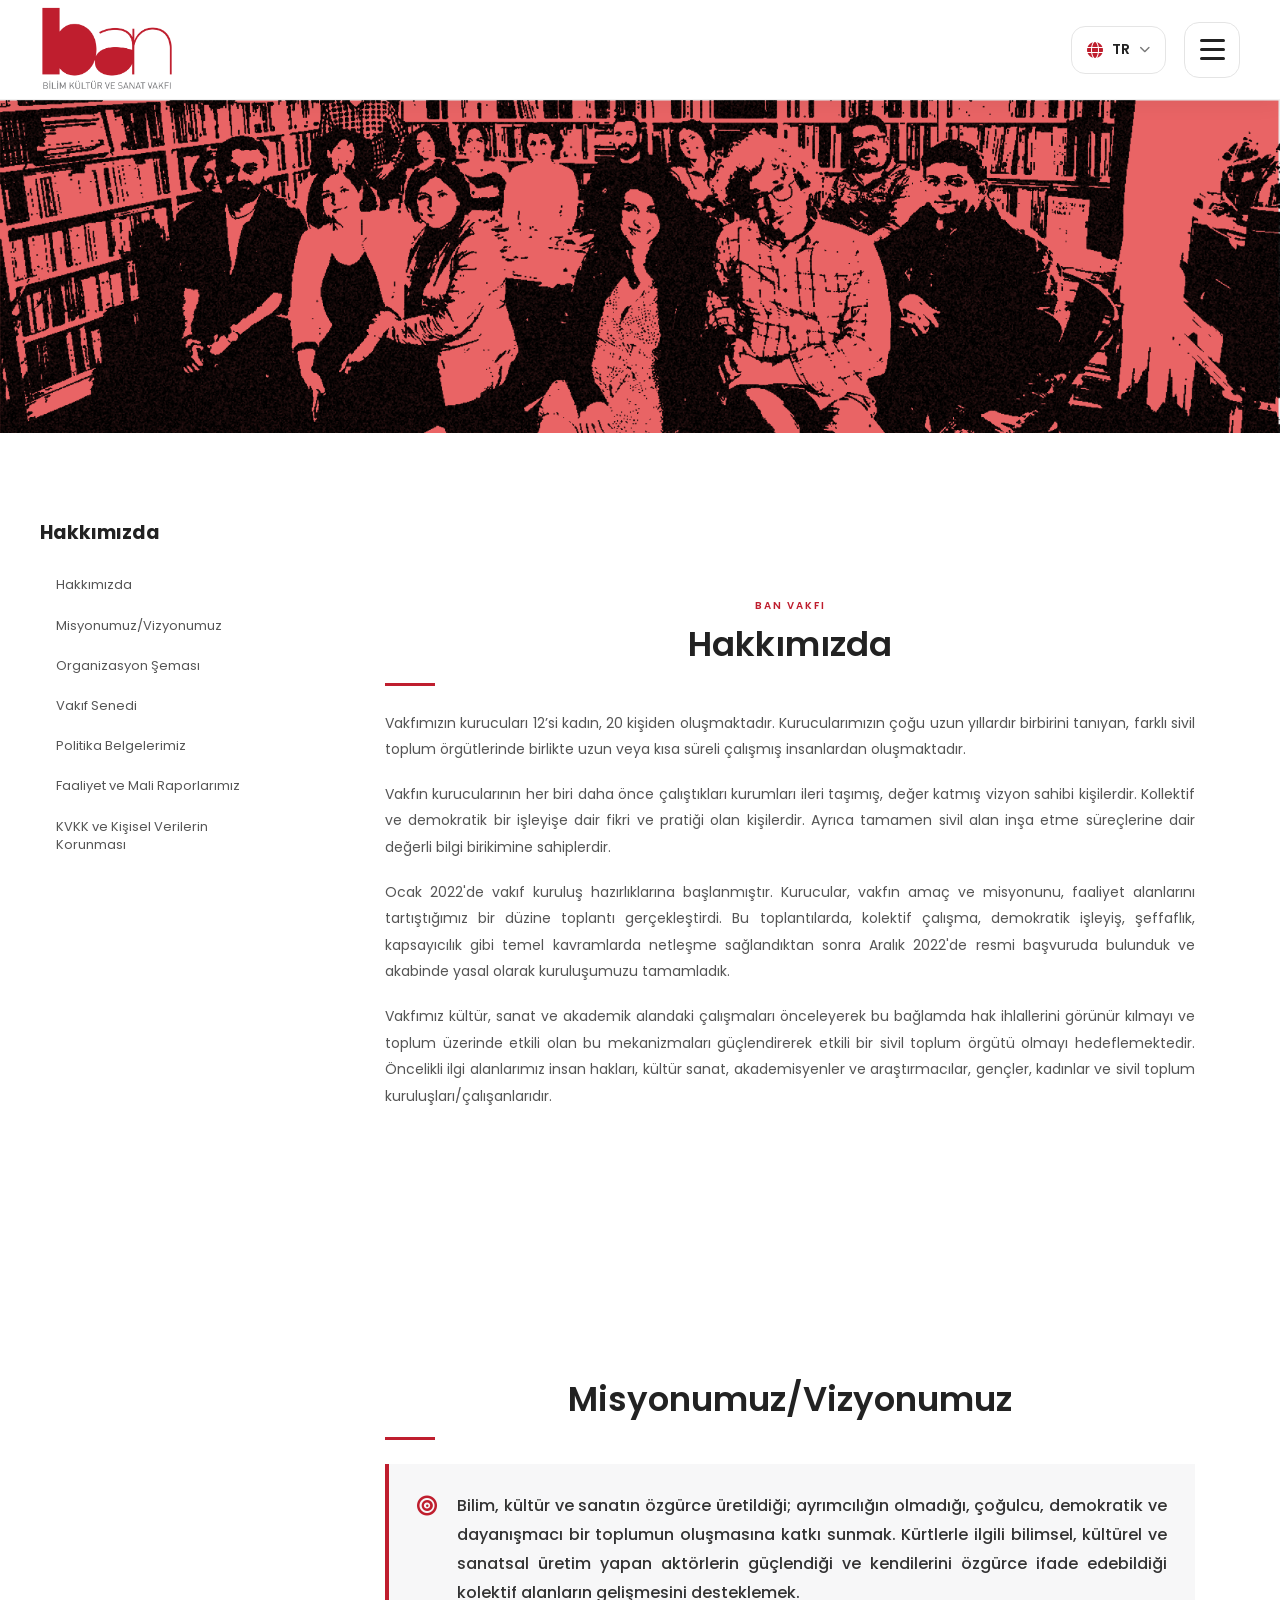
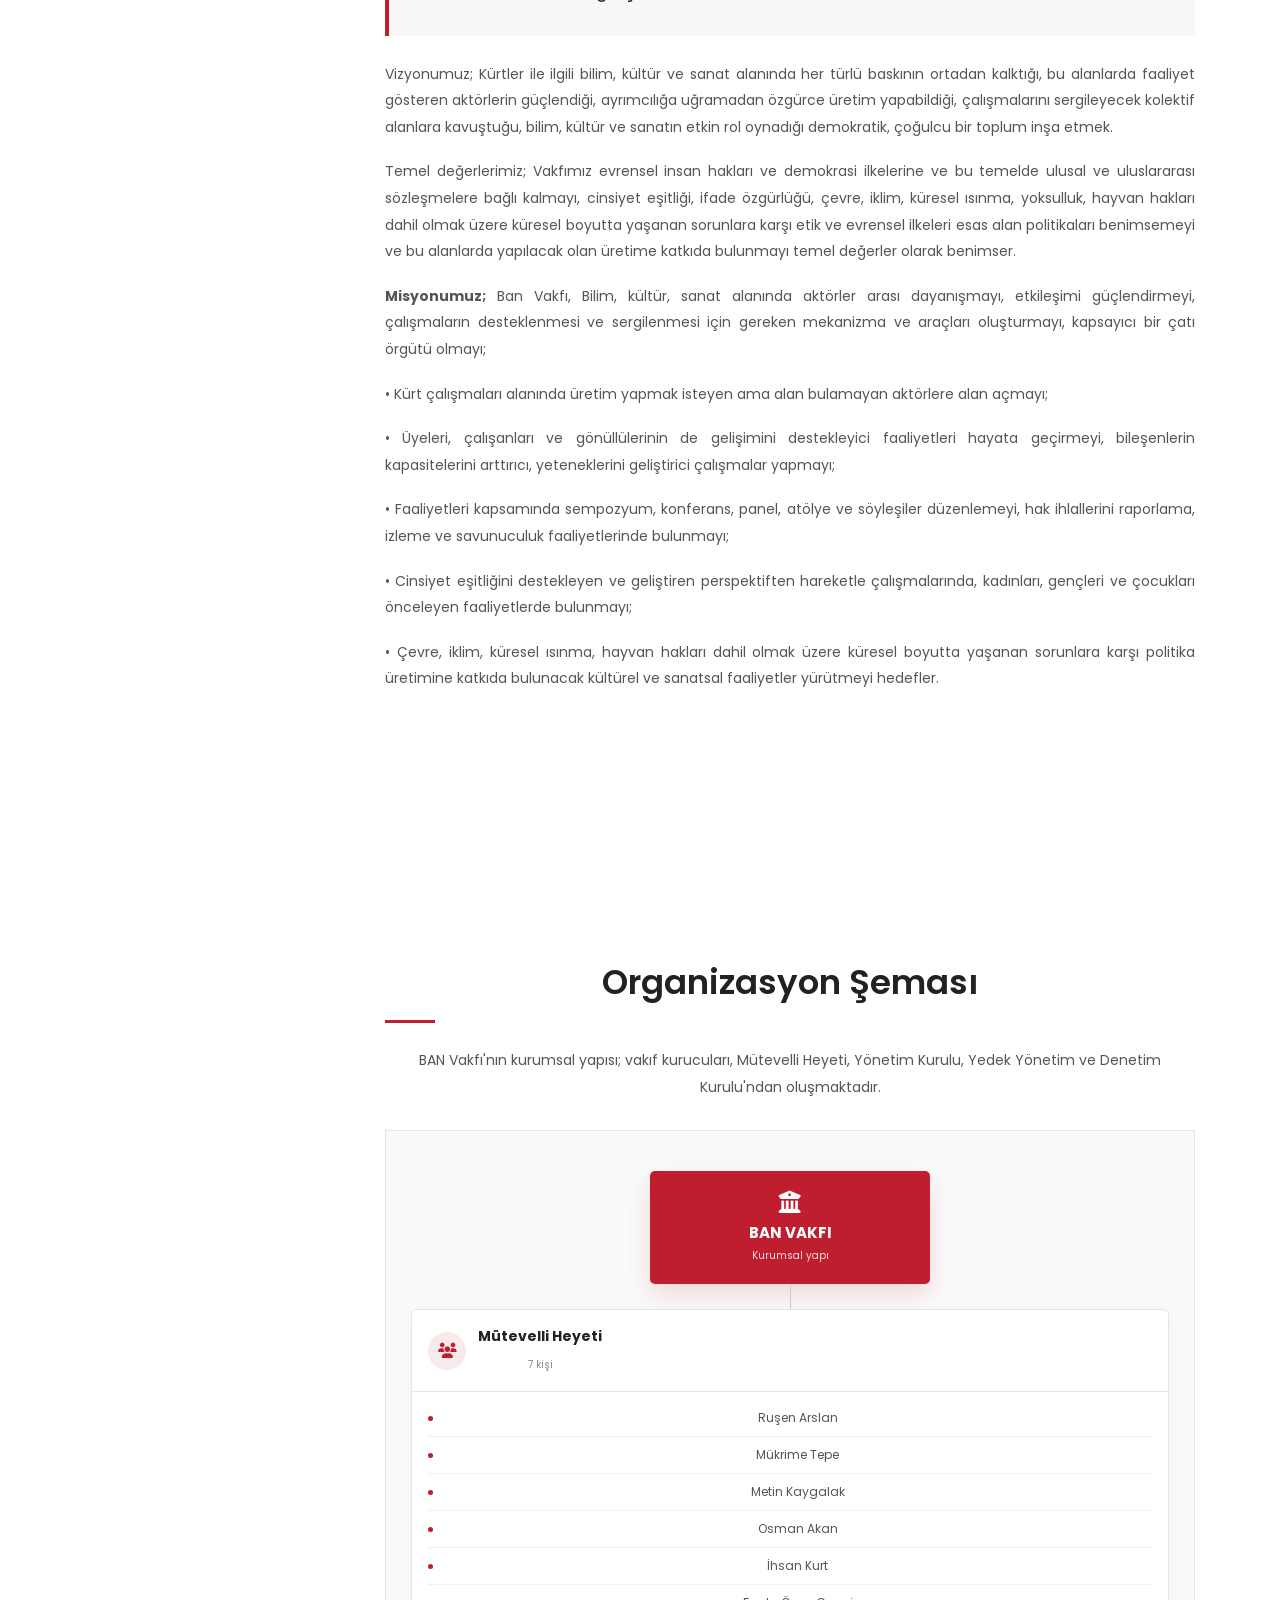
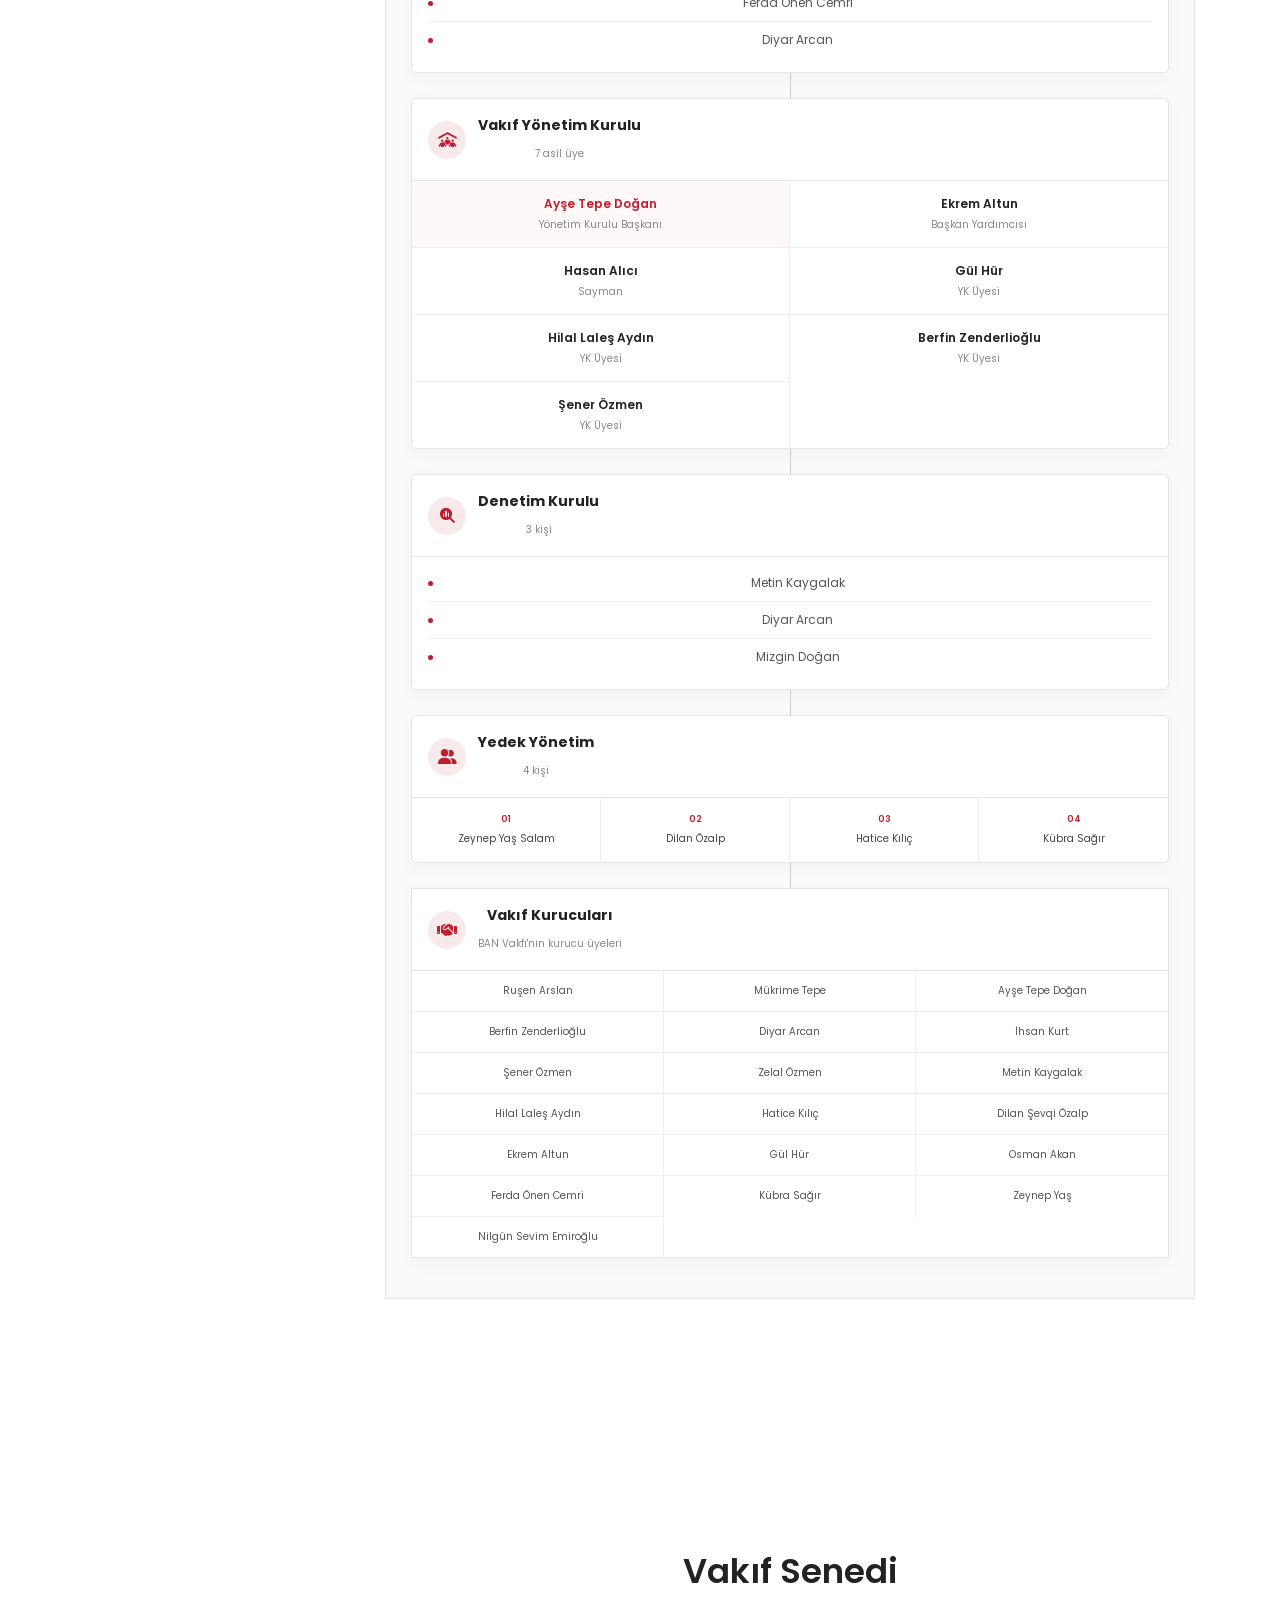
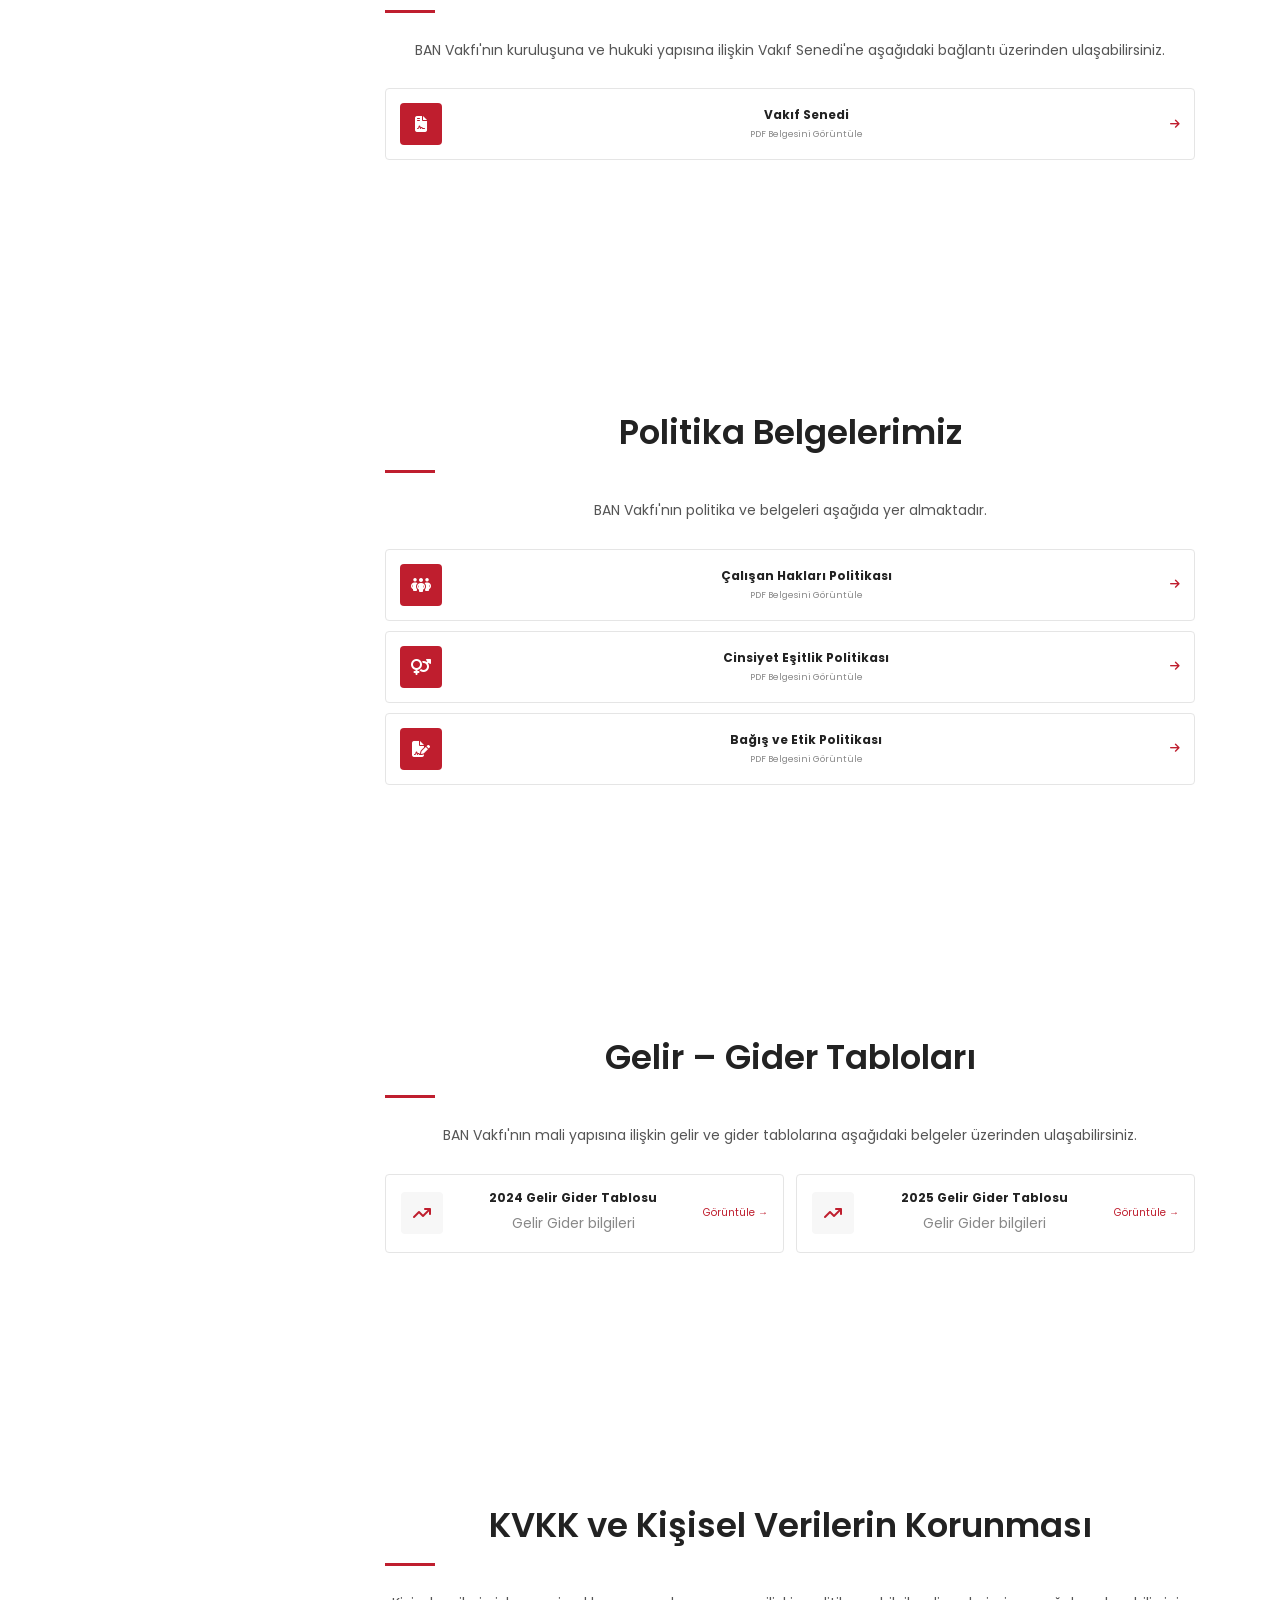
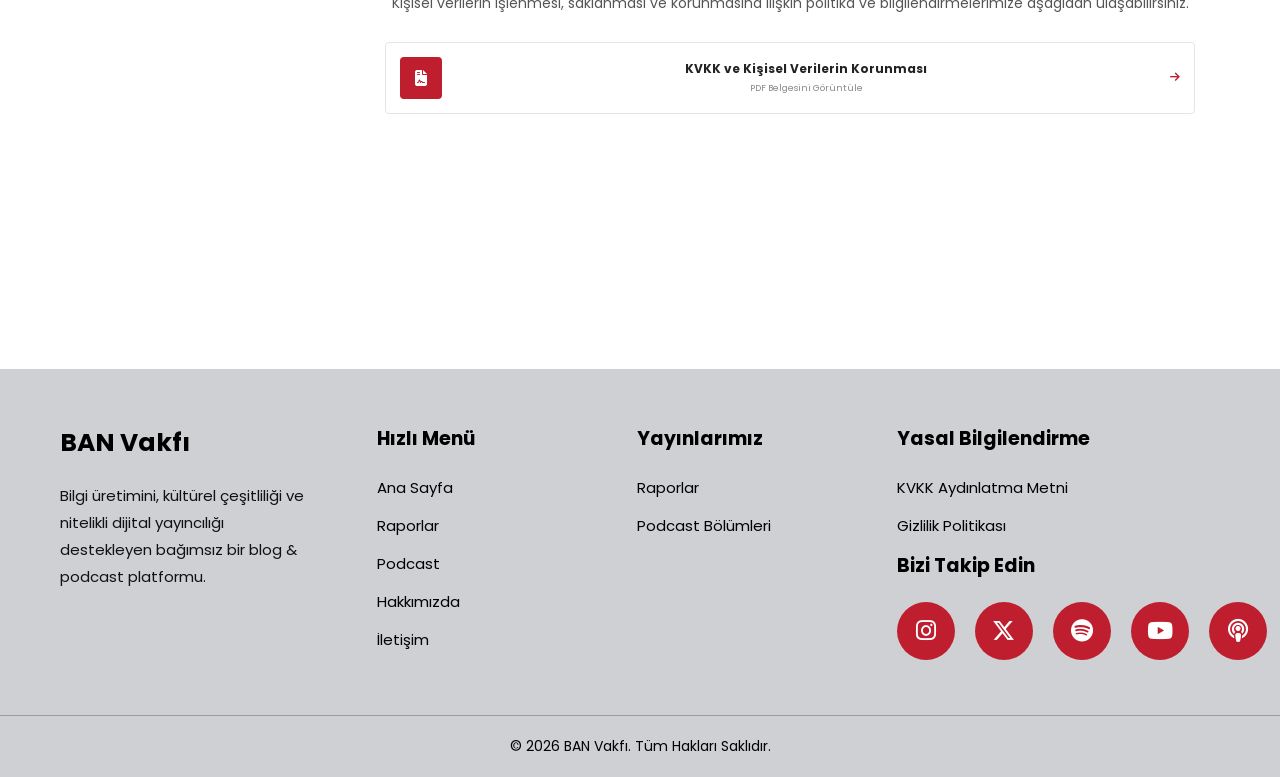
==== hakkimizda.html @ f605093a "feat: upload frontend project" ====
<!DOCTYPE html>
<html lang="tr">

<head>

    <meta charset="UTF-8">

    <meta
        name="viewport"
        content="width=device-width, initial-scale=1.0"
    >
 <link
    rel="icon"
    type="image/png"
    href="logo/ban_logo_tr.png"
>
    <title>BAN Vakfı | Hakkımızda</title>

    <!-- Ana CSS -->
    <link rel="stylesheet" href="style.css">

    <!-- Google Font -->
    <link
        href="https://fonts.googleapis.com/css2?family=Poppins:wght@300;400;500;600;700&display=swap"
        rel="stylesheet"
    >

    <!-- Font Awesome -->
    <link
        rel="stylesheet"
        href="https://cdnjs.cloudflare.com/ajax/libs/font-awesome/6.5.1/css/all.min.css"
    >

<style>

/* =========================================================
   BAN VAKFI - HAKKIMIZDA
   RESPONSIVE / MOBILE FIRST
   ========================================================= */

:root {
    --ban-red: #bf1e2e;
    --ban-dark: #222222;
    --ban-text: #555555;
    --ban-light: #f7f7f8;
    --ban-border: #e5e5e5;
}

/* =========================================================
   RESET
   ========================================================= */

*,
*::before,
*::after {
    box-sizing: border-box;
}

html {
    scroll-behavior: smooth;
    overflow-x: hidden;
}

body {
    margin: 0;
    padding: 0;
    width: 100%;
    overflow-x: hidden;
    font-family: "Poppins", sans-serif;
    color: var(--ban-text);
    background: #fff;
}

img {
    max-width: 100%;
}

a {
    -webkit-tap-highlight-color: transparent;
}

/* =========================================================
   ANA İÇERİK
   ========================================================= */

.about-container {
    width: 100%;
    padding: 50px 15px;
    background: #fff;
}

.about-layout {
    width: 100%;
    max-width: 1200px;
    margin: 0 auto;

    display: flex;
    flex-direction: column;
    gap: 35px;
}

/* =========================================================
   SOL MENÜ
   ========================================================= */

.about-sidebar {
    position: relative;
    width: 100%;
}

.about-sidebar h3 {
    margin: 0 0 15px;
    color: var(--ban-dark);
    font-size: 18px;
}

.about-nav {
    width: 100%;

    display: flex;
    overflow-x: auto;

    gap: 6px;
    padding-bottom: 8px;

    scrollbar-width: thin;
}

.about-nav-link {
    flex: 0 0 auto;

    display: block;

    padding: 10px 13px;

    border: 1px solid var(--ban-border);
    border-radius: 4px;

    color: #555;
    background: #fff;

    text-decoration: none;
    font-size: 11px;
    line-height: 1.4;

    white-space: nowrap;

    transition: .2s ease;
}

.about-nav-link:hover,
.about-nav-link.active {
    color: var(--ban-red);
    border-color: var(--ban-red);
    background: #fff8f8;
}

/* =========================================================
   İÇERİK
   ========================================================= */

.about-content {
    width: 100%;
    min-width: 0;
}

.about-section {
    width: 100%;
    margin-bottom: 70px;
    scroll-margin-top: 25px;
}

.section-label {
    display: block;

    margin-bottom: 8px;

    color: var(--ban-red);

    font-size: 10px;
    font-weight: 600;
    letter-spacing: 2px;
}

.about-section h2 {
    margin: 0;

    color: var(--ban-dark);

    font-size: clamp(25px, 7vw, 34px);
    line-height: 1.3;
}

.red-line {
    width: 50px;
    height: 3px;

    margin: 16px 0 24px;

    background: var(--ban-red);
}

.about-section p {
    width: 100%;
    max-width: 900px;

    margin: 0 0 18px;

    color: var(--ban-text);

    font-size: 13px;
    line-height: 1.9;

    overflow-wrap: break-word;
}

#hakkimizda p,
#misyon p {
    text-align: justify;
    text-align-last: left;
}

/* =========================================================
   QUOTE / MİSYON
   ========================================================= */

.quote-box {
    width: 100%;

    display: flex;
    align-items: flex-start;

    gap: 14px;

    margin: 20px 0 25px;
    padding: 20px;

    background: var(--ban-light);

    border-left: 4px solid var(--ban-red);
}

.quote-box i {
    flex: 0 0 auto;

    margin-top: 4px;

    color: var(--ban-red);
    font-size: 20px;
}

.quote-box p {
    margin: 0;

    color: #333;

    font-size: 13px;
    line-height: 1.8;
    font-weight: 500;
}

/* =========================================================
   ORGANİZASYON
   ========================================================= */

.organization-wrapper {
    width: 100%;

    margin-top: 30px;
    padding: 20px 12px;

    background: #fafafa;

    border: 1px solid var(--ban-border);

    overflow: hidden;
}

.real-org-chart {
    width: 100%;

    display: flex;
    flex-direction: column;

    align-items: stretch;
}

/* =========================================================
   ANA VAKIF
   ========================================================= */

.org-main-box {
    width: 100%;
    max-width: 280px;

    margin: 0 auto;
    padding: 20px 15px;

    background: var(--ban-red);
    color: #fff;

    text-align: center;

    border-radius: 5px;

    box-shadow: 0 10px 25px rgba(191,30,46,.16);
}

.org-main-box i {
    display: block;

    margin-bottom: 8px;

    font-size: 22px;
}

.org-main-box strong {
    display: block;

    font-size: 15px;
}

.org-main-box span {
    display: block;

    margin-top: 4px;

    font-size: 10px;

    opacity: .85;
}

.org-main-line {
    width: 1px;
    height: 25px;

    margin: 0 auto;

    background: #ccc;
}

/* =========================================================
   ÜST ORGANLAR
   ========================================================= */

.org-top-grid {
    width: 100%;

    display: grid;

    grid-template-columns: 1fr;

    gap: 15px;
}

/* =========================================================
   ORGANİZASYON KART
   ========================================================= */

.org-card {
    width: 100%;

    background: #fff;

    border: 1px solid var(--ban-border);
    border-radius: 5px;

    overflow: hidden;

    box-shadow: 0 5px 18px rgba(0,0,0,.035);
}

.org-card-header {
    width: 100%;

    display: flex;
    align-items: center;

    gap: 12px;

    padding: 16px;

    border-bottom: 1px solid var(--ban-border);
}

.org-card-header > i {
    width: 38px;
    height: 38px;

    flex: 0 0 38px;

    display: flex;
    align-items: center;
    justify-content: center;

    background: #f8e9eb;
    color: var(--ban-red);

    border-radius: 50%;

    font-size: 15px;
}

.org-card-header h3 {
    margin: 0 0 3px;

    color: #222;

    font-size: 14px;
}

.org-card-header span {
    color: #888;
    font-size: 10px;
}

/* =========================================================
   LİSTE
   ========================================================= */

.org-card ul {
    margin: 0;

    padding: 8px 16px 14px;

    list-style: none;
}

.org-card ul li {
    position: relative;

    padding: 9px 0 9px 15px;

    color: #555;

    font-size: 12px;

    border-bottom: 1px solid #f1f1f1;
}

.org-card ul li:last-child {
    border-bottom: none;
}

.org-card ul li::before {
    content: "";

    position: absolute;

    left: 0;
    top: 16px;

    width: 5px;
    height: 5px;

    background: var(--ban-red);

    border-radius: 50%;
}

.org-connector {
    width: 1px;
    height: 25px;

    margin: 0 auto;

    background: #ccc;
}

/* =========================================================
   YÖNETİM KURULU
   ========================================================= */

.management-card {
    width: 100%;
}

.management-list {
    display: grid;
    grid-template-columns: 1fr;
}

.management-person {
    width: 100%;

    padding: 14px 16px;

    border-bottom: 1px solid #eee;
}

.management-person:last-child {
    border-bottom: none;
}

.person-name {
    display: block;

    color: #222;

    font-size: 12px;
    font-weight: 600;
}

.person-role {
    display: block;

    margin-top: 4px;

    color: #888;

    font-size: 10px;
}

.management-person.president {
    background: #fff8f8;
}

.management-person.president .person-name {
    color: var(--ban-red);
}

/* =========================================================
   YEDEK YÖNETİM
   ========================================================= */

.reserve-card {
    width: 100%;
}

.reserve-list {
    display: grid;

    grid-template-columns: 1fr 1fr;
}

.reserve-list div {
    padding: 15px 8px;

    color: #444;

    font-size: 10px;

    text-align: center;

    border-right: 1px solid #eee;
    border-bottom: 1px solid #eee;
}

.reserve-list div:nth-child(even) {
    border-right: none;
}

.reserve-list div:nth-last-child(-n+2) {
    border-bottom: none;
}

.reserve-list span {
    display: block;

    margin-bottom: 5px;

    color: var(--ban-red);

    font-size: 9px;
    font-weight: 600;
}

/* =========================================================
   KURUCU ÜYELER
   ========================================================= */

.founders-section {
    width: 100%;

    background: #fff;

    border: 1px solid var(--ban-border);

    box-shadow: 0 5px 18px rgba(0,0,0,.035);
}

.founders-title {
    display: flex;
    align-items: center;

    gap: 12px;

    padding: 16px;

    border-bottom: 1px solid var(--ban-border);
}

.founders-title > i {
    width: 38px;
    height: 38px;

    flex: 0 0 38px;

    display: flex;
    align-items: center;
    justify-content: center;

    background: #f8e9eb;
    color: var(--ban-red);

    border-radius: 50%;
}

.founders-title h3 {
    margin: 0 0 3px;

    color: #222;

    font-size: 14px;
}

.founders-title span {
    color: #888;

    font-size: 10px;
}

.founders-grid {
    display: grid;

    grid-template-columns: 1fr 1fr;
}

.founders-grid div {
    min-width: 0;

    padding: 12px 9px;

    color: #555;

    font-size: 10px;

    text-align: center;

    border-right: 1px solid #eee;
    border-bottom: 1px solid #eee;

    overflow-wrap: break-word;
}

.founders-grid div:nth-child(even) {
    border-right: none;
}

.founders-grid div:nth-last-child(-n+2) {
    border-bottom: none;
}

/* =========================================================
   BELGE KARTLARI
   ========================================================= */

.document-list {
    width: 100%;

    display: flex;
    flex-direction: column;

    gap: 10px;

    margin-top: 25px;
}

.document-card {
    width: 100%;
    min-width: 0;

    display: flex;
    align-items: center;

    gap: 12px;

    padding: 14px;

    border: 1px solid var(--ban-border);

    background: #fff;
    color: var(--ban-dark);

    text-decoration: none;

    border-radius: 4px;

    transition:
        transform .2s ease,
        border-color .2s ease,
        box-shadow .2s ease;
}

.document-card:hover {
    border-color: var(--ban-red);

    transform: translateY(-2px);

    box-shadow: 0 7px 20px rgba(0,0,0,.05);
}

.document-icon {
    width: 42px;
    height: 42px;

    flex: 0 0 42px;

    display: flex;
    align-items: center;
    justify-content: center;

    background: var(--ban-red);
    color: #fff;

    font-size: 16px;

    border-radius: 4px;
}

.document-info {
    flex: 1;

    min-width: 0;
}

.document-info h3 {
    margin: 0 0 4px;

    color: #222;

    font-size: 12px;
    line-height: 1.4;

    overflow-wrap: break-word;
}

.document-info span {
    display: block;

    color: #888;

    font-size: 9px;
}

.document-arrow {
    flex: 0 0 auto;

    color: var(--ban-red);

    font-size: 11px;
}

/* =========================================================
   FİNANS
   ========================================================= */

.financial-intro {
    margin-bottom: 20px !important;
}

.finance-grid {
    width: 100%;

    display: grid;

    grid-template-columns: 1fr;

    gap: 12px;

    margin-top: 25px;
}

.finance-card {
    width: 100%;

    display: flex;
    align-items: center;

    gap: 12px;

    padding: 15px;

    border: 1px solid var(--ban-border);

    background: #fff;

    border-radius: 4px;

    transition:
        transform .2s ease,
        border-color .2s ease,
        box-shadow .2s ease;
}

.finance-card:hover {
    transform: translateY(-2px);

    border-color: var(--ban-red);

    box-shadow: 0 8px 20px rgba(0,0,0,.05);
}

.finance-icon {
    width: 42px;
    height: 42px;

    flex: 0 0 42px;

    display: flex;
    align-items: center;
    justify-content: center;

    background: #f7f7f7;

    color: var(--ban-red);

    border-radius: 4px;
}

.finance-card > div:nth-child(2) {
    min-width: 0;
    flex: 1;
}

.finance-card h3 {
    margin: 0 0 4px;

    color: #222;

    font-size: 12px;
    line-height: 1.4;
}

.finance-card p {
    margin: 0;

    color: #888;

    font-size: 9px;
}

.finance-card .finance-link {
    flex: 0 0 auto;

    color: var(--ban-red);

    text-decoration: none;

    font-size: 10px;

    white-space: nowrap;
}

/* =========================================================
   TABLET
   ========================================================= */

@media (min-width: 600px) {

    .about-container {
        padding: 65px 30px;
    }

    .about-nav {
        gap: 8px;
    }

    .about-nav-link {
        font-size: 12px;
        padding: 11px 14px;
    }

    .about-section p {
        font-size: 14px;
    }

    .quote-box {
        padding: 25px;
    }

    .quote-box p {
        font-size: 14px;
    }

    .management-list {
        grid-template-columns: 1fr 1fr;
    }

    .management-person {
        border-right: 1px solid #eee;
    }

    .management-person:nth-child(even) {
        border-right: none;
    }

    .management-person:nth-last-child(-n+2) {
        border-bottom: none;
    }

    .founders-grid {
        grid-template-columns: repeat(3, 1fr);
    }

    .founders-grid div:nth-child(even) {
        border-right: 1px solid #eee;
    }

    .founders-grid div:nth-child(3n) {
        border-right: none;
    }

    .founders-grid div:nth-last-child(-n+3) {
        border-bottom: none;
    }

    .finance-grid {
        grid-template-columns: 1fr 1fr;
    }
}

/* =========================================================
   DESKTOP
   ========================================================= */

@media (min-width: 900px) {

    .about-container {
        padding: 85px 30px;
    }

    .about-layout {
        display: grid;

        grid-template-columns:
            230px minmax(0, 1fr);

        gap: 60px;

        align-items: start;
    }

    .about-sidebar {
        position: sticky;
        top: 30px;
    }

    .about-sidebar h3 {
        display: block;

        margin-bottom: 18px;

        font-size: 19px;
    }

    .about-nav {
        display: flex;
        flex-direction: column;

        overflow: visible;

        gap: 0;
    }

    .about-nav-link {
        width: 100%;

        padding: 11px 14px;

        border: 0;
        border-left: 2px solid transparent;

        border-radius: 0;

        white-space: normal;

        font-size: 13px;
    }

    .about-nav-link:hover,
    .about-nav-link.active {
        border-left-color: var(--ban-red);

        background: #fafafa;
    }

    .about-section {
        margin-bottom: 90px;

        scroll-margin-top: 30px;
    }

    .about-section h2 {
        font-size: 34px;
    }

    .about-section p {
        font-size: 14px;
    }

    .quote-box {
        gap: 20px;
        padding: 28px;
    }

    .quote-box p {
        font-size: 16px;
    }

    /* ORGANİZASYON */

    .organization-wrapper {
        padding: 40px 25px;
    }

    .org-top-grid {
        grid-template-columns: 1fr 1fr;

        gap: 25px;
    }

    .reserve-list {
        grid-template-columns: repeat(4, 1fr);
    }

    .reserve-list div {
        border-bottom: none;
    }

    .reserve-list div:nth-child(even) {
        border-right: 1px solid #eee;
    }

    .reserve-list div:last-child {
        border-right: none;
    }

    .founders-grid {
        grid-template-columns: repeat(3, 1fr);
    }

    .founders-grid div:nth-child(3n) {
        border-right: none;
    }

    .founders-grid div:nth-last-child(-n+3) {
        border-bottom: none;
    }
}

/* =========================================================
   LARGE DESKTOP
   ========================================================= */

@media (min-width: 1200px) {

    .about-container {
        padding-left: 40px;
        padding-right: 40px;
    }

    .about-layout {
        gap: 70px;
    }
}

/* =========================================================
   KÜÇÜK TELEFONLAR
   ========================================================= */

@media (max-width: 380px) {

    .about-container {
        padding: 40px 12px;
    }

    .about-section {
        margin-bottom: 55px;
    }

    .about-section h2 {
        font-size: 24px;
    }

    .about-section p {
        font-size: 12px;
        line-height: 1.85;
    }

    .quote-box {
        padding: 16px;
    }

    .quote-box p {
        font-size: 12px;
    }

    .organization-wrapper {
        padding: 15px 8px;
    }

    .org-main-box {
        max-width: 230px;
    }

    .org-card-header {
        padding: 13px;
    }

    .org-card ul {
        padding-left: 13px;
        padding-right: 13px;
    }

    .founders-grid div {
        font-size: 9px;
        padding: 11px 5px;
    }

    .document-card {
        padding: 11px;
        gap: 9px;
    }

    .document-icon {
        width: 38px;
        height: 38px;

        flex-basis: 38px;

        font-size: 14px;
    }

    .document-info h3 {
        font-size: 10px;
    }

    .finance-card {
        padding: 12px;
    }

    .finance-icon {
        width: 38px;
        height: 38px;

        flex-basis: 38px;
    }

    .finance-card h3 {
        font-size: 10px;
    }

    .finance-card .finance-link {
        font-size: 9px;
    }
}

/* =========================================================
   REDUCED MOTION
   ========================================================= */

@media (prefers-reduced-motion: reduce) {

    html {
        scroll-behavior: auto;
    }

    *,
    *::before,
    *::after {
        transition-duration: .01ms !important;
        animation-duration: .01ms !important;
    }
}

</style>

</head>


<body>
<header class="navbar">

    <!-- LOGO -->
    <div class="logo">

        <a href="index.html">

            <img
                id="siteLogo"
                src="logo/ban_logo_tr.png"
                alt="BAN Vakfı Logo"
                data-lang-alt="logo_alt"
                class="logo-img"
            >

        </a>

    </div>


    <!-- SAĞ TARAF -->
    <div class="nav-right">


        <!-- DİL SEÇİMİ -->
        <div class="language-selector">

            <button
                type="button"
                class="language-button"
                id="languageButton"
                aria-label="Dil seçimi"
                data-lang-aria="language_selection"
            >

                <i class="fa-solid fa-globe"></i>

                <span id="currentLanguage">
                    TR
                </span>

                <i class="fa-solid fa-chevron-down language-arrow"></i>

            </button>


            <div
                class="language-dropdown"
                id="languageDropdown"
            >


                <!-- TÜRKÇE -->

                <button
                    type="button"
                    class="language-option active"
                    onclick="changeLang('tr')"
                    data-language="tr"
                >

                    <span>
                        TR
                    </span>

                    <small data-lang="language_turkish">
                        Türkçe
                    </small>

                </button>


                <!-- KÜRTÇE -->

                <button
                    type="button"
                    class="language-option"
                    onclick="changeLang('ku')"
                    data-language="ku"
                >

                    <span>
                        KU
                    </span>

                    <small data-lang="language_kurdish">
                        Kurdî
                    </small>

                </button>


                <!-- İNGİLİZCE -->

                <button
                    type="button"
                    class="language-option"
                    onclick="changeLang('en')"
                    data-language="en"
                >

                    <span>
                        EN
                    </span>

                    <small data-lang="language_english">
                        English
                    </small>

                </button>

            </div>

        </div>


        <!-- BURGER -->

        <button
            class="burger"
            id="burger"
            type="button"
            aria-label="Menüyü aç"
            data-lang-aria="menu_open"
        >

            <span></span>
            <span></span>
            <span></span>

        </button>

    </div>



    <!-- MENÜ -->

    <nav
        class="mobile-menu"
        id="mobileMenu"
    >


        <!-- MENÜ BAŞLIĞI -->

        <div class="menu-header">

            <span data-lang="menu_title">
                Menü
            </span>

            <span class="menu-line"></span>

        </div>



        <!-- ANA SAYFA -->

        <a
            href="index.html"
            class="menu-link"
        >

            <span class="menu-icon">

                <i class="fa-solid fa-house"></i>

            </span>

            <span
                class="menu-text"
                data-lang="menu_home"
            >
                BAN
            </span>

            <i class="fa-solid fa-arrow-right menu-arrow"></i>

        </a>



        <!-- HAKKIMIZDA -->

        <a
            href="#about"
            class="menu-link"
        >

            <span class="menu-icon">

                <i class="fa-solid fa-circle-info"></i>

            </span>

            <span
                class="menu-text"
                data-lang="menu_about"
            >
                Hakkımızda
            </span>

            <i class="fa-solid fa-arrow-right menu-arrow"></i>

        </a>



        <!-- PODCAST -->

        <a
            href="#podcast"
            class="menu-link"
        >

            <span class="menu-icon">

                <i class="fa-solid fa-microphone"></i>

            </span>

            <span
                class="menu-text"
                data-lang="menu_podcast"
            >
                Podcast
            </span>

            <i class="fa-solid fa-arrow-right menu-arrow"></i>

        </a>



        <!-- PROJELER -->

        <a
            href="#project"
            class="menu-link"
        >

            <span class="menu-icon">

                <i class="fa-solid fa-diagram-project"></i>

            </span>

            <span
                class="menu-text"
                data-lang="menu_projects"
            >
                Projeler
            </span>

            <i class="fa-solid fa-arrow-right menu-arrow"></i>

        </a>



        <!-- RAPORLAR -->

        <a
            href="rapor.html"
            class="menu-link"
        >

            <span class="menu-icon">

                <i class="fa-solid fa-file-lines"></i>

            </span>

            <span
                class="menu-text"
                data-lang="menu_reports"
            >
                Raporlar
            </span>

            <i class="fa-solid fa-arrow-right menu-arrow"></i>

        </a>



        <!-- İLETİŞİM -->

        <a
            href="#contact"
            class="menu-link"
        >

            <span class="menu-icon">

                <i class="fa-solid fa-envelope"></i>

            </span>

            <span
                class="menu-text"
                data-lang="menu_contact"
            >
                İletişim
            </span>

            <i class="fa-solid fa-arrow-right menu-arrow"></i>

        </a>



        <!-- MENÜ FOOTER -->

        <div class="menu-footer">

            <span data-lang="site_name">
                BAN Vakfı
            </span>

            <span data-lang="menu_copyright">
                © 2026
            </span>

        </div>


    </nav>

</header>

<section class="video-hero">

    <div class="slider">
        
        <img src="slider_image/01.png" class="slide active">
        
    </div>

    <div class="video-overlay"></div>

 

</section>



<section class="about-container">

    <div class="about-layout">

        <!-- SOL MENÜ -->

        <aside class="about-sidebar">

            <h3 data-lang="about_menu_title">
                Hakkımızda
            </h3>

            <nav class="about-nav">

                <a
                    href="#hakkimizda"
                    class="about-nav-link active"
                    data-lang="about_nav_who">
                    Hakkımızda
                </a>

                <a
                    href="#misyon"
                    class="about-nav-link"
                    data-lang="about_nav_mission">
                    Misyonumuz/Vizyonumuz
                </a>

                <a
                    href="#organizasyon"
                    class="about-nav-link"
                    data-lang="about_nav_org">
                    Organizasyon Şeması
                </a>

                <a
                    href="#vakif-senedi"
                    class="about-nav-link"
                    data-lang="about_nav_charter">
                    Vakıf Senedi
                </a>

                <a
                    href="#politikalar"
                    class="about-nav-link"
                    data-lang="about_nav_policy">
                    Politika Belgelerimiz
                </a>

                <a
                    href="#gelir-gider"
                    class="about-nav-link"
                    data-lang="about_nav_finance">
                    Faaliyet ve Mali Raporlarımız
                </a>

                <a
                    href="#kvkk"
                    class="about-nav-link"
                    data-lang="about_nav_kvkk">
                    KVKK ve Kişisel Verilerin Korunması
                </a>

            </nav>

        </aside>


        <!-- İÇERİK -->

        <main class="about-content">


            <!-- ==========================================
                 HAKKIMIZDA
            =========================================== -->

            <section
                id="hakkimizda"
                class="about-section">

                <span
                    class="section-label"
                    data-lang="about_label">
                    BAN VAKFI
                </span>

                <h2 data-lang="about_title">
                    Hakkımızda
                </h2>

                <div class="red-line"></div>

                <p data-lang="about_text_1">
                    Vakfımızın kurucuları 12’si kadın, 20 kişiden oluşmaktadır.
                    Kurucularımızın çoğu uzun yıllardır birbirini tanıyan,
                    farklı sivil toplum örgütlerinde birlikte uzun veya kısa
                    süreli çalışmış insanlardan oluşmaktadır.
                </p>

                <p data-lang="about_text_2">
                    Vakfın kurucularının her biri daha önce çalıştıkları
                    kurumları ileri taşımış, değer katmış vizyon sahibi
                    kişilerdir. Kollektif ve demokratik bir işleyişe dair
                    fikri ve pratiği olan kişilerdir. Ayrıca tamamen sivil
                    alan inşa etme süreçlerine dair değerli bilgi birikimine
                    sahiplerdir.
                </p>

                <p data-lang="about_text_3">
                    Ocak 2022'de vakıf kuruluş hazırlıklarına başlanmıştır.
                    Kurucular, vakfın amaç ve misyonunu, faaliyet alanlarını
                    tartıştığımız bir düzine toplantı gerçekleştirdi.
                    Bu toplantılarda, kolektif çalışma, demokratik işleyiş,
                    şeffaflık, kapsayıcılık gibi temel kavramlarda netleşme
                    sağlandıktan sonra Aralık 2022'de resmi başvuruda bulunduk
                    ve akabinde yasal olarak kuruluşumuzu tamamladık.
                </p>

                <p data-lang="about_text_4">
                    Vakfımız kültür, sanat ve akademik alandaki çalışmaları
                    önceleyerek bu bağlamda hak ihlallerini görünür kılmayı
                    ve toplum üzerinde etkili olan bu mekanizmaları
                    güçlendirerek etkili bir sivil toplum örgütü olmayı
                    hedeflemektedir. Öncelikli ilgi alanlarımız insan
                    hakları, kültür sanat, akademisyenler ve araştırmacılar,
                    gençler, kadınlar ve sivil toplum kuruluşları/çalışanlarıdır.
                </p>

            </section>


            <!-- ==========================================
                 MİSYON / VİZYON
            =========================================== -->

            <section
                id="misyon"
                class="about-section">

                <h2 data-lang="mission_title">
                    Misyonumuz/Vizyonumuz
                </h2>

                <div class="red-line"></div>

                <div class="quote-box">

                    <i class="fa-solid fa-bullseye"></i>

                    <p data-lang="mission_quote">
                        Bilim, kültür ve sanatın özgürce üretildiği;
                        ayrımcılığın olmadığı, çoğulcu, demokratik ve
                        dayanışmacı bir toplumun oluşmasına katkı sunmak.
                        Kürtlerle ilgili bilimsel, kültürel ve sanatsal
                        üretim yapan aktörlerin güçlendiği ve kendilerini
                        özgürce ifade edebildiği kolektif alanların
                        gelişmesini desteklemek.
                    </p>

                </div>


                <p data-lang="vision_text">
                    Vizyonumuz; Kürtler ile ilgili bilim, kültür ve sanat
                    alanında her türlü baskının ortadan kalktığı, bu alanlarda
                    faaliyet gösteren aktörlerin güçlendiği, ayrımcılığa
                    uğramadan özgürce üretim yapabildiği, çalışmalarını
                    sergileyecek kolektif alanlara kavuştuğu, bilim, kültür
                    ve sanatın etkin rol oynadığı demokratik, çoğulcu bir
                    toplum inşa etmek.
                </p>


                <p data-lang="values_text">
                    Temel değerlerimiz; Vakfımız evrensel insan hakları ve
                    demokrasi ilkelerine ve bu temelde ulusal ve uluslararası
                    sözleşmelere bağlı kalmayı, cinsiyet eşitliği, ifade
                    özgürlüğü, çevre, iklim, küresel ısınma, yoksulluk,
                    hayvan hakları dahil olmak üzere küresel boyutta yaşanan
                    sorunlara karşı etik ve evrensel ilkeleri esas alan
                    politikaları benimsemeyi ve bu alanlarda yapılacak olan
                    üretime katkıda bulunmayı temel değerler olarak benimser.
                </p>


                <p>

                    <strong data-lang="mission_label">
                        Misyonumuz;
                    </strong>

                    <span data-lang="mission_intro">
                        Ban Vakfı, Bilim, kültür, sanat alanında aktörler arası
                        dayanışmayı, etkileşimi güçlendirmeyi, çalışmaların
                        desteklenmesi ve sergilenmesi için gereken mekanizma
                        ve araçları oluşturmayı, kapsayıcı bir çatı örgütü
                        olmayı;
                    </span>

                </p>


                <p data-lang="mission_point_1">
                    • Kürt çalışmaları alanında üretim yapmak isteyen ama
                    alan bulamayan aktörlere alan açmayı;
                </p>

                <p data-lang="mission_point_2">
                    • Üyeleri, çalışanları ve gönüllülerinin de gelişimini
                    destekleyici faaliyetleri hayata geçirmeyi, bileşenlerin
                    kapasitelerini arttırıcı, yeteneklerini geliştirici
                    çalışmalar yapmayı;
                </p>

                <p data-lang="mission_point_3">
                    • Faaliyetleri kapsamında sempozyum, konferans, panel,
                    atölye ve söyleşiler düzenlemeyi, hak ihlallerini
                    raporlama, izleme ve savunuculuk faaliyetlerinde bulunmayı;
                </p>

                <p data-lang="mission_point_4">
                    • Cinsiyet eşitliğini destekleyen ve geliştiren
                    perspektiften hareketle çalışmalarında, kadınları,
                    gençleri ve çocukları önceleyen faaliyetlerde bulunmayı;
                </p>

                <p data-lang="mission_point_5">
                    • Çevre, iklim, küresel ısınma, hayvan hakları dahil
                    olmak üzere küresel boyutta yaşanan sorunlara karşı
                    politika üretimine katkıda bulunacak kültürel ve
                    sanatsal faaliyetler yürütmeyi hedefler.
                </p>

            </section>


            <!-- ==========================================
                 ORGANİZASYON
            =========================================== -->

            <section
                id="organizasyon"
                class="about-section">

                <h2 data-lang="organization_title">
                    Organizasyon Şeması
                </h2>

                <div class="red-line"></div>

                <p data-lang="organization_text">
                    BAN Vakfı'nın kurumsal yapısı; vakıf kurucuları,
                    Mütevelli Heyeti, Yönetim Kurulu, Yedek Yönetim ve
                    Denetim Kurulu'ndan oluşmaktadır.
                </p>


                <div class="organization-wrapper">

                    <div class="real-org-chart">


                        <!-- BAN VAKFI -->

                        <div class="org-main-box">

                            <i class="fa-solid fa-building-columns"></i>

                            <strong>
                                BAN VAKFI
                            </strong>

                            <span data-lang="org_structure">
                                Kurumsal yapı
                            </span>

                        </div>


                        <div class="org-main-line"></div>


                        <!-- MÜTEVELLİ HEYETİ -->

                        <div class="org-card">

                            <div class="org-card-header">

                                <i class="fa-solid fa-users"></i>

                                <div>

                                    <h3 data-lang="org_trustees">
                                        Mütevelli Heyeti
                                    </h3>

                                    <span data-lang="org_7_people">
                                        7 kişi
                                    </span>

                                </div>

                            </div>

                            <ul>
                                <li>Ruşen Arslan</li>
                                <li>Mükrime Tepe</li>
                                <li>Metin Kaygalak</li>
                                <li>Osman Akan</li>
                                <li>İhsan Kurt</li>
                                <li>Ferda Önen Cemri</li>
                                <li>Diyar Arcan</li>
                            </ul>

                        </div>


                        <div class="org-connector"></div>


                        <!-- YÖNETİM KURULU -->

                        <div class="org-card management-card">

                            <div class="org-card-header">

                                <i class="fa-solid fa-people-roof"></i>

                                <div>

                                    <h3 data-lang="org_board">
                                        Vakıf Yönetim Kurulu
                                    </h3>

                                    <span data-lang="org_7_full_members">
                                        7 asil üye
                                    </span>

                                </div>

                            </div>


                            <div class="management-list">


                                <div class="management-person president">

                                    <span class="person-name">
                                        Ayşe Tepe Doğan
                                    </span>

                                    <span
                                        class="person-role"
                                        data-lang="role_president">
                                        Yönetim Kurulu Başkanı
                                    </span>

                                </div>


                                <div class="management-person">

                                    <span class="person-name">
                                        Ekrem Altun
                                    </span>

                                    <span
                                        class="person-role"
                                        data-lang="role_vice_president">
                                        Başkan Yardımcısı
                                    </span>

                                </div>


                                <div class="management-person">

                                    <span class="person-name">
                                        Hasan Alıcı
                                    </span>

                                    <span
                                        class="person-role"
                                        data-lang="role_treasurer">
                                        Sayman
                                    </span>

                                </div>


                                <div class="management-person">

                                    <span class="person-name">
                                        Gül Hür
                                    </span>

                                    <span
                                        class="person-role"
                                        data-lang="role_board_member">
                                        YK Üyesi
                                    </span>

                                </div>


                                <div class="management-person">

                                    <span class="person-name">
                                        Hilal Laleş Aydın
                                    </span>

                                    <span
                                        class="person-role"
                                        data-lang="role_board_member">
                                        YK Üyesi
                                    </span>

                                </div>


                                <div class="management-person">

                                    <span class="person-name">
                                        Berfin Zenderlioğlu
                                    </span>

                                    <span
                                        class="person-role"
                                        data-lang="role_board_member">
                                        YK Üyesi
                                    </span>

                                </div>


                                <div class="management-person">

                                    <span class="person-name">
                                        Şener Özmen
                                    </span>

                                    <span
                                        class="person-role"
                                        data-lang="role_board_member">
                                        YK Üyesi
                                    </span>

                                </div>

                            </div>

                        </div>


                        <div class="org-connector"></div>


                        <!-- DENETİM KURULU -->

                        <div class="org-card">

                            <div class="org-card-header">

                                <i class="fa-solid fa-magnifying-glass-chart"></i>

                                <div>

                                    <h3 data-lang="org_audit">
                                        Denetim Kurulu
                                    </h3>

                                    <span data-lang="org_3_people">
                                        3 kişi
                                    </span>

                                </div>

                            </div>

                            <ul>
                                <li>Metin Kaygalak</li>
                                <li>Diyar Arcan</li>
                                <li>Mizgin Doğan</li>
                            </ul>

                        </div>


                        <div class="org-connector"></div>


                        <!-- YEDEK YÖNETİM -->

                        <div class="org-card reserve-card">

                            <div class="org-card-header">

                                <i class="fa-solid fa-user-group"></i>

                                <div>

                                    <h3 data-lang="org_reserve">
                                        Yedek Yönetim
                                    </h3>

                                    <span data-lang="org_4_people">
                                        4 kişi
                                    </span>

                                </div>

                            </div>


                            <div class="reserve-list">

                                <div>
                                    <span>01</span>
                                    Zeynep Yaş Salam
                                </div>

                                <div>
                                    <span>02</span>
                                    Dilan Özalp
                                </div>

                                <div>
                                    <span>03</span>
                                    Hatice Kılıç
                                </div>

                                <div>
                                    <span>04</span>
                                    Kübra Sağır
                                </div>

                            </div>

                        </div>


                        <div class="org-connector"></div>


                        <!-- VAKIF KURUCULARI -->

                        <div class="founders-section">

                            <div class="founders-title">

                                <i class="fa-solid fa-handshake"></i>

                                <div>

                                    <h3 data-lang="org_founders">
                                        Vakıf Kurucuları
                                    </h3>

                                    <span data-lang="org_founders_description">
                                        BAN Vakfı'nın kurucu üyeleri
                                    </span>

                                </div>

                            </div>


                            <div class="founders-grid">

                                <div>Ruşen Arslan</div>
                                <div>Mükrime Tepe</div>
                                <div>Ayşe Tepe Doğan</div>
                                <div>Berfin Zenderlioğlu</div>
                                <div>Diyar Arcan</div>
                                <div>İhsan Kurt</div>
                                <div>Şener Özmen</div>
                                <div>Zelal Özmen</div>
                                <div>Metin Kaygalak</div>
                                <div>Hilal Laleş Aydın</div>
                                <div>Hatice Kılıç</div>
                                <div>Dilan Şevqi Özalp</div>
                                <div>Ekrem Altun</div>
                                <div>Gül Hür</div>
                                <div>Osman Akan</div>
                                <div>Ferda Önen Cemri</div>
                                <div>Kübra Sağır</div>
                                <div>Zeynep Yaş</div>
                                <div>Nilgün Sevim Emiroğlu</div>

                            </div>

                        </div>

                    </div>

                </div>

            </section>


            <!-- ==========================================
                 VAKIF SENEDİ
            =========================================== -->

            <section
                id="vakif-senedi"
                class="about-section">

                <h2 data-lang="charter_title">
                    Vakıf Senedi
                </h2>

                <div class="red-line"></div>

                <p data-lang="charter_description">
                    BAN Vakfı'nın kuruluşuna ve hukuki yapısına ilişkin
                    Vakıf Senedi'ne aşağıdaki bağlantı üzerinden
                    ulaşabilirsiniz.
                </p>


                <div class="document-list">

                    <a
                        href="ban dosylar/tr/Vakıf Senedi Türkçe.pdf"
                        target="_blank"
                        rel="noopener"
                        class="document-card">

                        <div class="document-icon">
                            <i class="fa-solid fa-file-contract"></i>
                        </div>

                        <div class="document-info">

                            <h3 data-lang="charter_document">
                                Vakıf Senedi
                            </h3>

                            <span data-lang="view_pdf">
                                PDF Belgesini Görüntüle
                            </span>

                        </div>

                        <i class="fa-solid fa-arrow-right document-arrow"></i>

                    </a>

                </div>

            </section>


            <!-- ==========================================
                 POLİTİKALAR
            =========================================== -->

            <section
                id="politikalar"
                class="about-section">

                <h2 data-lang="policy_title">
                    Politika Belgelerimiz
                </h2>

                <div class="red-line"></div>

                <p data-lang="policy_description">
                    BAN Vakfı'nın politika ve belgeleri aşağıda yer almaktadır.
                </p>


                <div class="document-list">


                    <!-- ÇALIŞAN HAKLARI -->

                    <a
                        href="ban dosylar/tr/Çalışan politika belgesi.pdf"
                        target="_blank"
                        rel="noopener"
                        class="document-card">

                        <div class="document-icon">
                            <i class="fa-solid fa-people-group"></i>
                        </div>

                        <div class="document-info">

                            <h3 data-lang="policy_employee">
                                Çalışan Hakları Politikası
                            </h3>

                            <span data-lang="view_pdf">
                                PDF Belgesini Görüntüle
                            </span>

                        </div>

                        <i class="fa-solid fa-arrow-right document-arrow"></i>

                    </a>


                    <!-- CİNSİYET EŞİTLİĞİ -->

                    <a
                        href="ban dosylar/tr/Ban Vakfı_Toplumsal Cinsiyet Politika Belgesi.pdf"
                        target="_blank"
                        rel="noopener"
                        class="document-card">

                        <div class="document-icon">
                            <i class="fa-solid fa-venus-mars"></i>
                        </div>

                        <div class="document-info">

                            <h3 data-lang="policy_gender">
                                Cinsiyet Eşitlik Politikası
                            </h3>

                            <span data-lang="view_pdf">
                                PDF Belgesini Görüntüle
                            </span>

                        </div>

                        <i class="fa-solid fa-arrow-right document-arrow"></i>

                    </a>


                    <!-- BAĞIŞ VE ETİK -->

                    <a
                        href="ban dosylar/tr/ETİK.pdf"
                        target="_blank"
                        rel="noopener"
                        class="document-card">

                        <div class="document-icon">
                            <i class="fa-solid fa-file-signature"></i>
                        </div>

                        <div class="document-info">

                            <h3 data-lang="policy_ethics">
                                Bağış ve Etik Politikası
                            </h3>

                            <span data-lang="view_pdf">
                                PDF Belgesini Görüntüle
                            </span>

                        </div>

                        <i class="fa-solid fa-arrow-right document-arrow"></i>

                    </a>

                </div>

            </section>


            <!-- ==========================================
                 GELİR GİDER
            =========================================== -->

            <section
                id="gelir-gider"
                class="about-section">

                <h2 data-lang="finance_title">
                    Gelir – Gider Tabloları
                </h2>

                <div class="red-line"></div>

                <p
                    class="financial-intro"
                    data-lang="finance_description">
                    BAN Vakfı'nın mali yapısına ilişkin gelir ve gider
                    tablolarına aşağıdaki belgeler üzerinden ulaşabilirsiniz.
                </p>


                <div class="finance-grid">


                    <!-- 2024 -->

                    <div class="finance-card">

                        <div class="finance-icon">
                            <i class="fa-solid fa-arrow-trend-up"></i>
                        </div>

                        <div>

                            <h3 data-lang="finance_2024">
                                2024 Gelir Gider Tablosu
                            </h3>

                            <p data-lang="finance_info">
                                Gelir Gider bilgileri
                            </p>

                        </div>

                        <a
                            class="finance-link"
                            href="ban dosylar/BAN VAKFI 2024 YILI GELİR-GİDER TABLOSU.xlsx"
                            target="_blank"
                            rel="noopener"
                            data-lang="view">
                            Görüntüle →
                        </a>

                    </div>


                    <!-- 2025 -->

                    <div class="finance-card">

                        <div class="finance-icon">
                            <i class="fa-solid fa-arrow-trend-up"></i>
                        </div>

                        <div>

                            <h3 data-lang="finance_2025">
                                2025 Gelir Gider Tablosu
                            </h3>

                            <p data-lang="finance_info">
                                Gelir Gider bilgileri
                            </p>

                        </div>

                        <a
                            class="finance-link"
                            href="ban dosylar/BAN VAKFI 2025 YILI GELİR-GİDER TABLOSU.xlsx"
                            target="_blank"
                            rel="noopener"
                            data-lang="view">
                            Görüntüle →
                        </a>

                    </div>

                </div>

            </section>


            <!-- ==========================================
                 KVKK
            =========================================== -->

            <section
                id="kvkk"
                class="about-section">

                <h2 data-lang="kvkk_title">
                    KVKK ve Kişisel Verilerin Korunması
                </h2>

                <div class="red-line"></div>

                <p data-lang="kvkk_description">
                    Kişisel verilerin işlenmesi, saklanması ve korunmasına
                    ilişkin politika ve bilgilendirmelerimize aşağıdan
                    ulaşabilirsiniz.
                </p>


                <div class="document-list">

                    <a
                        href="ban dosylar/tr/BAN KVKK.pdf"
                        target="_blank"
                        rel="noopener"
                        class="document-card">

                        <div class="document-icon">
                            <i class="fa-solid fa-file-contract"></i>
                        </div>

                        <div class="document-info">

                            <h3 data-lang="kvkk_document">
                                KVKK ve Kişisel Verilerin Korunması
                            </h3>

                            <span data-lang="view_pdf">
                                PDF Belgesini Görüntüle
                            </span>

                        </div>

                        <i class="fa-solid fa-arrow-right document-arrow"></i>

                    </a>

                </div>

            </section>

        </main>

    </div>

</section>
<footer class="site-footer">

    <div class="footer-container">


        <!-- =====================================================
             1. KOLON : HAKKIMIZDA
             ===================================================== -->

        <div class="footer-col footer-about">

            <h3 data-lang="footer_brand">
                BAN Vakfı
            </h3>

            <p data-lang="footer_about_text">
                Bilgi üretimini, kültürel çeşitliliği ve
                nitelikli dijital yayıncılığı destekleyen
                bağımsız bir blog & podcast platformu.
            </p>

        </div>



        <!-- =====================================================
             2. KOLON : HIZLI MENÜ
             ===================================================== -->

        <div class="footer-col">

            <h4 data-lang="footer_menu_title">
                Hızlı Menü
            </h4>

            <ul>

                <li>
                    <a
                        href="index.html"
                        data-lang="footer_home"
                    >
                        Ana Sayfa
                    </a>
                </li>


                <li>
                    <a
                        href="rapor.html"
                        data-lang="footer_reports"
                    >
                        Raporlar
                    </a>
                </li>


                <li>
                    <a
                        href="index.html#podcast"
                        data-lang="footer_podcast"
                    >
                        Podcast
                    </a>
                </li>


                <li>
                    <a
                        href="index.html#about"
                        data-lang="footer_about"
                    >
                        Hakkımızda
                    </a>
                </li>


                <li>
                    <a
                        href="index.html#contact"
                        data-lang="footer_contact"
                    >
                        İletişim
                    </a>
                </li>

            </ul>

        </div>



        <!-- =====================================================
             3. KOLON : YAYINLAR
             ===================================================== -->

        <div class="footer-col">

            <h4 data-lang="footer_publications_title">
                Yayınlarımız
            </h4>

            <ul>

                <li>
                    <a
                        href="rapor.html"
                        data-lang="footer_reports"
                    >
                        Raporlar
                    </a>
                </li>


                <li>
                    <a
                        href="podcast.html"
                        data-lang="footer_podcast_episodes"
                    >
                        Podcast Bölümleri
                    </a>
                </li>

            </ul>

        </div>



        <!-- =====================================================
             4. KOLON : YASAL + SOSYAL
             ===================================================== -->

        <div class="footer-col">


            <!-- YASAL -->

            <h4 data-lang="footer_legal_title">
                Yasal Bilgilendirme
            </h4>


            <ul class="footer-legal">

                <li>

                    <a
                        href="ban dosylar/tr/BAN KVKK.pdf"
                        target="_blank"
                        rel="noopener noreferrer"
                        data-lang="footer_kvkk"
                    >
                        KVKK Aydınlatma Metni
                    </a>

                </li>


                <li>

                    <a
                        href="ban dosylar/tr/BAN KVKK.pdf"
                        target="_blank"
                        rel="noopener noreferrer"
                        data-lang="footer_privacy"
                    >
                        Gizlilik Politikası
                    </a>

                </li>

            </ul>



            <!-- SOSYAL MEDYA -->

            <h4
                class="footer-social-title"
                data-lang="footer_social_title"
            >
                Bizi Takip Edin
            </h4>


            <div class="footer-socials">


                <!-- INSTAGRAM -->

                <a
                    href="https://www.instagram.com/weqfa_ban/"
                    target="_blank"
                    rel="noopener noreferrer"
                    aria-label="Instagram"
                    data-lang-aria="social_instagram"
                >

                    <i class="fa-brands fa-instagram"></i>

                </a>



                <!-- X -->

                <a
                    href="https://x.com/banvakfi"
                    target="_blank"
                    rel="noopener noreferrer"
                    aria-label="X"
                    data-lang-aria="social_x"
                >

                    <i class="fa-brands fa-x-twitter"></i>

                </a>



                <!-- SPOTIFY -->

                <a
                    href="https://open.spotify.com/show/7p68ISUEB62W9hC2dD6zTM"
                    target="_blank"
                    rel="noopener noreferrer"
                    aria-label="Spotify"
                    data-lang-aria="social_spotify"
                >

                    <i class="fa-brands fa-spotify"></i>

                </a>



                <!-- YOUTUBE -->

                <a
                    href="https://www.youtube.com/@BanVakf%C4%B1"
                    target="_blank"
                    rel="noopener noreferrer"
                    aria-label="YouTube"
                    data-lang-aria="social_youtube"
                >

                    <i class="fa-brands fa-youtube"></i>

                </a>



                <!-- APPLE PODCASTS -->

                <a
                    href="https://podcasts.apple.com/tr/podcast/bane%C5%9Fan/id1896906237?l=tr"
                    target="_blank"
                    rel="noopener noreferrer"
                    aria-label="Apple Podcasts"
                    data-lang-aria="social_apple"
                >

                    <i class="fa-solid fa-podcast"></i>

                </a>

            </div>

        </div>

    </div>



    <!-- =====================================================
         FOOTER ALT BAR
         ===================================================== -->

    <div class="footer-bottom">

        <div class="footer-bottom-container">

            <p data-lang="footer_copyright">
                © 2026 BAN Vakfı. Tüm Hakları Saklıdır.
            </p>

        </div>

    </div>

</footer>

<script>

/* =====================================================
   SOL MENÜ - AKTİF SECTION
   ===================================================== */

const sections = document.querySelectorAll(".about-section");
const navLinks = document.querySelectorAll(".about-nav-link");

function updateActiveSection() {

    let current = "";

    const scrollPosition = window.scrollY + 180;

    sections.forEach(section => {

        const top = section.offsetTop;
        const bottom = top + section.offsetHeight;

        if (
            scrollPosition >= top &&
            scrollPosition < bottom
        ) {
            current = section.id;
        }

    });

    navLinks.forEach(link => {

        link.classList.remove("active");

        if (
            link.getAttribute("href") === "#" + current
        ) {
            link.classList.add("active");
        }

    });

}

window.addEventListener(
    "scroll",
    updateActiveSection,
    {
        passive: true
    }
);

updateActiveSection();

</script>


<!-- DİL SİSTEMİ -->

<script src="script.js"></script>
<script src="tr.js"></script>
<script src="ku.js"></script>
<script src="en.js"></script>

</body>

</html>
---- style.css ----
/* =========================================================
   BAN VAKFI - ANA CSS
   ========================================================= */

/* =========================================================
   GENEL
   ========================================================= */

* {
    margin: 0;
    padding: 0;
    box-sizing: border-box;
    font-family: "Poppins", sans-serif;
}

html {
    scroll-behavior: smooth;
}

body {
    background: #f5f6fa;
    color: #222;
    overflow-x: hidden;
}

a {
    text-decoration: none;
}

img {
    max-width: 100%;
}



/* =========================================================
   BAN VAKFI - PROFESYONEL NAVBAR
   ========================================================= */

.navbar {
    position: fixed;
    top: 0;
    left: 0;

    width: 100%;
    height: 100px;

    background: rgba(255, 255, 255, 0.97);

    backdrop-filter: blur(12px);
    -webkit-backdrop-filter: blur(12px);

    display: flex;
    align-items: center;
    justify-content: space-between;

    padding: 0 40px;

    z-index: 1000;

    border-bottom: 1px solid rgba(0, 0, 0, 0.06);

    box-shadow:
        0 4px 20px rgba(0, 0, 0, 0.06);
}


/* =========================================================
   LOGO
   ========================================================= */

.logo {
    display: flex;
    align-items: center;
}

.logo a {
    display: flex;
    align-items: center;
}

.logo img.logo-img {
    height: 88px;
    width: auto;

    display: block;

    transition: transform 0.3s ease;
}

.logo img.logo-img:hover {
    transform: scale(1.03);
}


/* =========================================================
   SAĞ TARAF
   ========================================================= */

.nav-right {
    display: flex;
    align-items: center;

    gap: 18px;
}


/* =========================================================
   DİL SEÇİCİ
   ========================================================= */

.language-selector {
    position: relative;
}


/* Ana dil butonu */

.language-button {
    height: 48px;

    min-width: 95px;

    padding: 0 14px;

    display: flex;
    align-items: center;
    justify-content: center;

    gap: 9px;

    border: 1px solid #e5e5e5;

    border-radius: 14px;

    background: #fff;

    color: #222;

    font-family: "Poppins", sans-serif;

    font-size: 14px;

    font-weight: 600;

    cursor: pointer;

    transition:
        background 0.25s ease,
        border-color 0.25s ease,
        box-shadow 0.25s ease;
}

.language-button:hover {
    border-color: #bf1e2e;

    box-shadow:
        0 5px 18px rgba(191, 30, 46, 0.10);
}

.language-button > i:first-child {
    color: #bf1e2e;

    font-size: 16px;
}

.language-arrow {
    font-size: 11px;

    color: #777;

    transition: transform 0.3s ease;
}

.language-selector.active
.language-arrow {
    transform: rotate(180deg);
}


/* Dil dropdown */

.language-dropdown {
    position: absolute;

    top: calc(100% + 10px);

    right: 0;

    width: 180px;

    padding: 8px;

    background: #fff;

    border: 1px solid #eee;

    border-radius: 15px;

    box-shadow:
        0 15px 40px rgba(0, 0, 0, 0.12);

    opacity: 0;

    visibility: hidden;

    transform: translateY(-8px);

    transition:
        opacity 0.25s ease,
        visibility 0.25s ease,
        transform 0.25s ease;
}

.language-selector.active
.language-dropdown {
    opacity: 1;

    visibility: visible;

    transform: translateY(0);
}


/* Dil seçenekleri */

.language-option {
    width: 100%;

    display: flex;

    align-items: center;

    justify-content: space-between;

    padding: 12px 13px;

    border: none;

    border-radius: 10px;

    background: transparent;

    cursor: pointer;

    font-family: "Poppins", sans-serif;

    transition:
        background 0.2s ease,
        color 0.2s ease;
}

.language-option span {
    font-size: 14px;

    font-weight: 700;

    color: #222;
}

.language-option small {
    font-size: 12px;

    color: #888;
}

.language-option:hover {
    background: #f7f7f7;
}

.language-option.active {
    background: #fff0f1;
}

.language-option.active span {
    color: #bf1e2e;
}


/* =========================================================
   PROFESYONEL BURGER
   ========================================================= */

.burger {
    position: relative;

    width: 56px;
    height: 56px;

    padding: 0;

    border: 1px solid #e4e4e4;

    border-radius: 15px;

    background: #fff;

    cursor: pointer;

    display: flex;

    flex-direction: column;

    align-items: center;
    justify-content: center;

    gap: 6px;

    transition:
        background 0.3s ease,
        border-color 0.3s ease,
        box-shadow 0.3s ease;
}

.burger:hover {
    background: #fff8f8;

    border-color: #bf1e2e;

    box-shadow:
        0 6px 20px rgba(191, 30, 46, 0.12);
}

.burger span {
    display: block;

    width: 25px;
    height: 3px;

    background: #222;

    border-radius: 5px;

    transition:
        transform 0.35s ease,
        opacity 0.25s ease,
        width 0.3s ease;
}


/* Burger aktif olduğunda X */

.burger.active span:nth-child(1) {
    transform: translateY(9px) rotate(45deg);
}

.burger.active span:nth-child(2) {
    opacity: 0;

    width: 0;
}

.burger.active span:nth-child(3) {
    transform: translateY(-9px) rotate(-45deg);
}


/* =========================================================
   MENÜ PANELİ
   ========================================================= */

.mobile-menu {
    position: fixed;

    top: 100px;

    right: 25px;

    width: 360px;

    max-height: calc(100vh - 125px);

    padding: 25px;

    background: rgba(255, 255, 255, 0.98);

    backdrop-filter: blur(18px);
    -webkit-backdrop-filter: blur(18px);

    border: 1px solid rgba(0, 0, 0, 0.06);

    border-radius: 22px;

    box-shadow:
        0 25px 70px rgba(0, 0, 0, 0.16);

    display: flex;

    flex-direction: column;

    gap: 9px;

    overflow-y: auto;

    opacity: 0;

    visibility: hidden;

    transform:
        translateY(-15px)
        scale(0.97);

    transition:
        opacity 0.3s ease,
        visibility 0.3s ease,
        transform 0.3s ease;
}

.mobile-menu.active {
    opacity: 1;

    visibility: visible;

    transform:
        translateY(0)
        scale(1);
}


/* =========================================================
   MENÜ BAŞLIĞI
   ========================================================= */

.menu-header {
    display: flex;

    align-items: center;

    gap: 12px;

    padding: 5px 5px 15px;

    color: #222;

    font-size: 18px;

    font-weight: 600;
}

.menu-line {
    flex: 1;

    height: 1px;

    background: #e5e5e5;
}


/* =========================================================
   MENÜ LİNKLERİ
   ========================================================= */

.menu-link {
    position: relative;

    display: flex;

    align-items: center;

    width: 100%;

    min-height: 64px;

    padding: 8px 14px 8px 8px;

    border-radius: 14px;

    color: #222;

    background: transparent;

    transition:
        background 0.25s ease,
        transform 0.25s ease,
        color 0.25s ease;
}

.menu-link:hover {
    background: #fff3f4;

    color: #bf1e2e;

    transform: translateX(-4px);
}


/* Menü ikonu */

.menu-icon {
    width: 48px;
    height: 48px;

    flex: 0 0 48px;

    display: flex;

    align-items: center;
    justify-content: center;

    margin-right: 14px;

    background: #f8f8f8;

    border-radius: 12px;

    color: #bf1e2e;

    font-size: 18px;

    transition:
        background 0.25s ease,
        color 0.25s ease;
}

.menu-link:hover .menu-icon {
    background: #bf1e2e;

    color: #fff;
}


/* Menü yazısı */

.menu-text {
    font-size: 15px;

    font-weight: 500;
}


/* Sağ ok */

.menu-arrow {
    margin-left: auto;

    color: #aaa;

    font-size: 13px;

    transition:
        transform 0.25s ease,
        color 0.25s ease;
}

.menu-link:hover .menu-arrow {
    color: #bf1e2e;

    transform: translateX(-4px);
}


/* =========================================================
   MENÜ ALT
   ========================================================= */

.menu-footer {
    display: flex;

    justify-content: space-between;

    margin-top: 12px;

    padding: 15px 5px 0;

    border-top: 1px solid #eee;

    font-size: 11px;

    color: #999;
}


/* =========================================================
   TABLET
   ========================================================= */

@media (max-width: 768px) {

    .navbar {
        height: 85px;

        padding: 0 22px;
    }

    .logo img.logo-img {
        height: 72px;
    }

    .mobile-menu {
        top: 85px;

        right: 18px;

        width: 340px;

        max-width: calc(100vw - 36px);
    }
}


/* =========================================================
   TELEFON
   ========================================================= */

@media (max-width: 600px) {

    .navbar {
        height: 75px;

        padding: 0 15px;
    }

    .logo img.logo-img {
        height: 64px;
    }

    .nav-right {
        gap: 8px;
    }

    .language-button {
        height: 46px;

        min-width: 65px;

        padding: 0 10px;

        border-radius: 12px;
    }

    .language-button > i:first-child {
        font-size: 14px;
    }

    .language-arrow {
        font-size: 9px;
    }

    .burger {
        width: 52px;
        height: 52px;

        border-radius: 13px;
    }

    .burger span {
        width: 23px;
    }

    .mobile-menu {
        top: 75px;

        right: 10px;

        width: calc(100vw - 20px);

        max-width: none;

        max-height: calc(100vh - 90px);

        padding: 20px;

        border-radius: 20px;
    }

    .menu-link {
        min-height: 60px;
    }

    .menu-icon {
        width: 44px;
        height: 44px;

        flex-basis: 44px;

        margin-right: 12px;
    }
}


/* =========================================================
   ÇOK KÜÇÜK TELEFON
   ========================================================= */

@media (max-width: 380px) {

    .logo img.logo-img {
        height: 58px;
    }

    .language-button {
        min-width: 55px;

        padding: 0 8px;
    }

    .language-button > i:first-child {
        display: none;
    }

    .burger {
        width: 48px;
        height: 48px;
    }
}


/* =========================================================
   HERO / SLIDER
   ========================================================= */

.video-hero {
    position: relative;

    width: 100%;

    margin-top: 100px;

    overflow: hidden;

    background: #fff;

    line-height: 0;
}

.slider {
    position: relative;

    width: 100%;

    overflow: hidden;
}

.slide {
    display: none;

    width: 100%;
    height: auto;

    max-width: 100%;

    object-fit: contain;

    object-position: center;
}

.slide.active {
    display: block;
}


/* Görsellerin üzerine hafif koyuluk */

.video-overlay {
    position: absolute;

    inset: 0;

    background: rgba(0, 0, 0, 0.08);

    z-index: 2;

    pointer-events: none;
}


/* =========================================================
   GENEL SECTION
   ========================================================= */

.about-section {
    width: 100%;

    padding: 80px 5%;

    background: #fff;

    text-align: center;
}
.project-section {
    width: 100%;

    padding: 80px 5%;

    background: #fff;

    text-align: center;
}

.contact-section {
    width: 100%;

    padding: 80px 5%;

    background: #fff;

    text-align: center;
}

.about-section h2 {
    font-size: 32px;

    font-weight: 600;

    color: #333;

    margin-bottom: 45px;
}

.project-section h2 {
    font-size: 32px;

    font-weight: 600;

    color: #333;

    margin-bottom: 45px;
}
.contact-section h2 {
    font-size: 32px;

    font-weight: 600;

    color: #333;

    margin-bottom: 45px;
}
/* =========================================================
   HAKKIMIZDA
   ========================================================= */

.about-intro {
    max-width: 700px;

    margin: -20px auto 40px;

    text-align: center;

    color: #666;

    line-height: 1.7;

    font-size: 15px;
}

.about-grid {
    display: grid;

    grid-template-columns: repeat(3, 1fr);

    gap: 30px;

    max-width: 1200px;

    margin: 0 auto;
}

.about-card {
    background: #fff;

    padding: 35px 25px;

    border-radius: 20px;

    box-shadow: 0 10px 25px rgba(0, 0, 0, 0.08);

    transition:
        transform 0.3s ease,
        box-shadow 0.3s ease;
}

.about-card:hover {
    transform: translateY(-8px);

    box-shadow: 0 18px 35px rgba(0, 0, 0, 0.12);
}

.about-icon {
    width: 80px;
    height: 80px;

    margin: 0 auto 20px;

    border-radius: 50%;

    background: #bf1e2e;

    color: #fff;

    display: flex;
    align-items: center;
    justify-content: center;

    font-size: 30px;
}

.about-card h3 {
    margin-bottom: 15px;

    color: #222;

    font-size: 20px;
}

.about-card p {
    color: #666;

    line-height: 1.7;

    font-size: 14px;
}


/* Hakkımızda butonları */

.about-btn {
    display: inline-block;

    margin-top: 20px;

    padding: 12px 25px;

    background: #bf1e2e;

    color: #fff;

    border-radius: 30px;

    font-size: 14px;

    font-weight: 500;

    transition:
        background 0.3s ease,
        transform 0.3s ease;
}

.about-btn:hover {
    background: #a81827;

    transform: translateY(-2px);
}


/* Tüm hakkımızda */

.about-more {
    width: 100%;

    display: flex;

    justify-content: center;

    margin-top: 45px;
}

.about-main-btn {
    display: inline-flex;

    align-items: center;
    justify-content: center;

    gap: 12px;

    padding: 14px 30px;

    background: #bf1e2e;

    color: #fff;

    font-size: 15px;

    font-weight: 600;

    border-radius: 50px;

    box-shadow: 0 8px 20px rgba(191, 30, 46, 0.20);

    transition:
        background 0.3s ease,
        transform 0.3s ease;
}

.about-main-btn:hover {
    background: #a81827;

    transform: translateY(-3px);
}

.about-main-btn i {
    transition: transform 0.3s ease;
}

.about-main-btn:hover i {
    transform: translateX(5px);
}


/* =========================================================
   PROJELER
   ========================================================= */

#project {
    background: #f8f9fb;
}


/* =========================================================
   PROJE GRID
   ========================================================= */

.blog-grid {
    max-width: 1200px;
    margin: 0 auto;

    display: grid;
    grid-template-columns: repeat(3, 1fr);

    gap: 30px;
}


/* =========================================================
   PROJE KARTI
   ========================================================= */

.blog-card {
    background: #fff;

    border-radius: 18px;

    overflow: hidden;

    box-shadow: 0 10px 30px rgba(0, 0, 0, 0.10);

    transition:
        transform 0.3s ease,
        box-shadow 0.3s ease;
}


.blog-card:hover {
    transform: translateY(-8px);

    box-shadow: 0 18px 40px rgba(0, 0, 0, 0.15);
}


/* =========================================================
   PROJE FOTOĞRAFI
   ========================================================= */

.blog-image {
     width: 100%;
    height: 280px;

    display: flex;
    align-items: center;
    justify-content: center;

    background: #f5f5f5;

    overflow: hidden;
}


.blog-image img {
    width: 100%;
    height: 100%;

    object-fit: contain;

    display: block;
}


.blog-card:hover .blog-image img {
    transform: scale(1.05);
}


/* =========================================================
   PROJE İÇERİĞİ
   ========================================================= */

.blog-content {
    padding: 20px;

    text-align: left;
}


.blog-content h3 {
    font-size: 18px;

    color: #222;

    margin: 0 0 8px;
}


.blog-content p {
    font-size: 14px;

    color: #555;

    line-height: 1.6;

    margin: 0 0 12px;
}


.blog-content a {
    font-size: 14px;

    font-weight: 500;

    color: #bf1e2e;

    text-decoration: none;
}


.blog-content a:hover {
    text-decoration: underline;
}


/* =========================================================
   TABLET
   ========================================================= */

@media (max-width: 992px) {

    .blog-grid {
        grid-template-columns: repeat(2, 1fr);
    }

}


/* =========================================================
   MOBİL
   ========================================================= */

@media (max-width: 650px) {

    .blog-grid {
        grid-template-columns: 1fr;

        gap: 25px;
    }


    .blog-image {
        height: 220px;
    }


    .blog-content {
        padding: 18px;
    }


    .blog-content h3 {
        font-size: 17px;
    }

}
/* =========================================================
   İLETİŞİM
   ========================================================= */

#contact {
    background: #fff;
}

.contact-container {
    max-width: 700px;

    margin: 0 auto;

    text-align: center;
}

.contact-container h2 {
    font-size: 32px;

    color: #000;

    margin-bottom: 15px;
}

.contact-desc {
    color: #444;

    margin-bottom: 40px;

    font-size: 15px;

    line-height: 1.7;
}

.contact-form {
    display: flex;

    flex-direction: column;

    gap: 16px;
}

.contact-form input,
.contact-form textarea {
    width: 100%;

    padding: 14px 16px;

    font-size: 14px;

    border-radius: 10px;

    border: 1px solid #cbd5e1;

    outline: none;

    font-family: "Poppins", sans-serif;

    background: #fff;

    color: #222;

    transition: border-color 0.2s ease,
                box-shadow 0.2s ease;
}

.contact-form input:focus,
.contact-form textarea:focus {
    border-color: #bf1e2e;

    box-shadow: 0 0 0 3px rgba(191, 30, 46, 0.08);
}

.contact-form textarea {
    resize: vertical;
}

.contact-form button {
    margin-top: 10px;

    padding: 14px;

    border: none;

    border-radius: 10px;

    background: #bf1e2e;

    color: #fff;

    font-weight: 500;

    font-size: 15px;

    cursor: pointer;

    transition:
        background 0.3s ease,
        transform 0.3s ease;
}

.contact-form button:hover {
    background: #a81827;

    transform: translateY(-2px);
}


/* =========================================================
   FOOTER
   ========================================================= */

.site-footer {
    width: 100%;

    background: #cfd0d4;

    color: #000;

    padding-top: 55px;
}

.footer-container {
    width: 100%;

    max-width: 1400px;

    margin: 0 auto;

    padding: 0 60px 50px;

    display: grid;

    grid-template-columns:
        1.3fr
        1fr
        1fr
        1.7fr;

    column-gap: 70px;

    align-items: start;
}

.footer-col {
    min-width: 0;
}

.footer-col h3 {
    margin: 0 0 20px;

    font-size: 25px;

    font-weight: 700;

    color: #000;
}

.footer-col h4 {
    margin: 0 0 22px;

    font-size: 19px;

    font-weight: 700;

    color: #000;
}


/* Footer açıklama */

.footer-about p {
    max-width: 320px;

    margin: 0;

    font-size: 15px;

    line-height: 1.8;

    color: #111;
}


/* Footer listeleri */

.footer-col ul {
    list-style: none;

    margin: 0;

    padding: 0;
}

.footer-col ul li {
    margin-bottom: 13px;

    color: #000;
}

.footer-col ul li a {
    color: #000;

    text-decoration: none;

    font-size: 15px;

    transition:
        color 0.25s ease,
        padding-left 0.25s ease;
}

.footer-col ul li a:hover {
    color: #bf1e2e;

    padding-left: 4px;
}


/* =========================================================
   SOSYAL MEDYA
   ========================================================= */

.footer-socials {
    display: flex;

    align-items: center;

    gap: 20px;

    flex-wrap: nowrap;
}

.footer-socials a {
    width: 58px;
    height: 58px;

    flex: 0 0 58px;

    display: flex;

    align-items: center;
    justify-content: center;

    background: #bf1e2e;

    color: #fff;

    border-radius: 50%;

    font-size: 23px;

    transition:
        transform 0.25s ease,
        background 0.25s ease;
}

.footer-socials a:hover {
    background: #a81827;

    transform: translateY(-5px);
}


/* =========================================================
   FOOTER ALT
   ========================================================= */

.footer-bottom {
    width: 100%;

    border-top: 1px solid rgba(0, 0, 0, 0.25);

    padding: 20px;

    text-align: center;
}

.footer-bottom p {
    margin: 0;

    color: #000;

    font-size: 14px;
}


/* =========================================================
   TABLET
   ========================================================= */

@media (max-width: 1100px) {

    
    .blog-grid {
        grid-template-columns: repeat(2, 1fr);
    }

    .footer-container {
        grid-template-columns:
            1.2fr
            1fr
            1fr;

        gap: 45px;

        padding: 0 40px 45px;
    }
}


/* =========================================================
   TABLET / KÜÇÜK EKRAN
   ========================================================= */

@media (max-width: 768px) {

    .navbar {
        height: 80px;

        padding: 0 20px;
    }

    .logo img.logo-img {
        height: 70px;
    }

    .mobile-menu {
        top: 80px;

        height: calc(100vh - 80px);
    }

    .video-hero {
        margin-top: 80px;
    }

    .about-grid {
        grid-template-columns: 1fr;
    }

  .about-section {
        padding: 60px 20px;
    }

    .about-section h2 {
        font-size: 28px;
    }
    .project-section {
        padding: 60px 20px;
    }

    .project-section h2 {
        font-size: 28px;
    }
    .contact-section {
        padding: 60px 20px;
    }

    .contact-section h2 {
        font-size: 28px;
    }

    .footer-container {
        grid-template-columns: 1fr 1fr;

        gap: 40px;

        padding: 0 30px 40px;
    }
}


/* =========================================================
   TELEFON
   ========================================================= */

@media (max-width: 600px) {

    .navbar {
        height: 75px;

        padding: 0 15px;
    }

    .logo img.logo-img {
        height: 65px;
    }

    .nav-right {
        gap: 15px;
    }

    .languages {
        gap: 8px;
    }

    .lang-item {
        font-size: 12px;
    }

    .mobile-menu {
        top: 75px;

        width: 280px;

        height: calc(100vh - 75px);

        padding: 20px 15px;
    }

    .video-hero {
        margin-top: 75px;
    }

    .about-section {
        padding: 50px 15px;
    }

    .about-section h2 {
        font-size: 26px;

        margin-bottom: 35px;
    }
    .project-section {
        padding: 50px 15px;
    }

    .project-section h2 {
        font-size: 26px;

        margin-bottom: 35px;
    }
    .contact-section {
        padding: 50px 15px;
    }

    .contact-section h2 {
        font-size: 26px;

        margin-bottom: 35px;
    }

    .about-intro {
        font-size: 14px;

        margin-top: -10px;
    }

    .about-card {
        padding: 30px 20px;
    }


    .blog-grid {
        grid-template-columns: 1fr;

        gap: 20px;
    }

    .blog-image {
        height: 140px;
    }

    .contact-container h2 {
        font-size: 28px;
    }

    .footer-container {
        display: flex;

        flex-direction: column;

        gap: 35px;

        padding: 0 25px 35px;
    }

    .footer-col {
        width: 100%;
    }

    .footer-col h3 {
        font-size: 23px;

        margin-bottom: 15px;
    }

    .footer-about p {
        max-width: 100%;

        font-size: 14px;

        line-height: 1.7;
    }

    .footer-col h4 {
        font-size: 18px;

        margin-bottom: 17px;
    }

    .footer-col ul li {
        margin-bottom: 11px;
    }

    .footer-col ul li a {
        font-size: 14px;
    }

    .footer-socials {
        width: 100%;

        justify-content: space-between;

        gap: 8px;
    }

    .footer-socials a {
        width: 48px;
        height: 48px;

        flex: 0 0 48px;

        font-size: 19px;
    }

    .footer-bottom {
        padding: 17px 10px;
    }

    .footer-bottom p {
        font-size: 12px;
    }
}


/* =========================================================
   ÇOK KÜÇÜK TELEFON
   ========================================================= */

@media (max-width: 380px) {

    .footer-container {
        padding-left: 18px;
        padding-right: 18px;
    }

    .footer-socials {
        gap: 4px;
    }

    .footer-socials a {
        width: 43px;
        height: 43px;

        flex: 0 0 43px;

        font-size: 17px;
    }

    .languages {
        gap: 5px;
    }

    .lang-item {
        font-size: 11px;
    }
}



/* =========================================================
   BAN VAKFI - PROFESYONEL PODCAST ALANI
   ========================================================= */

.podcast-section {
    width: 100%;
    padding: 100px 5%;
    background: #ffffff;
    position: relative;
}


/* =========================================================
   PODCAST CONTAINER
   ========================================================= */

.podcast-container {
    width: 100%;
    max-width: 1400px;
    margin: 0 auto;
}


/* =========================================================
   BAŞLIK ALANI
   ========================================================= */

.podcast-heading {
    max-width: 720px;
    margin: 0 auto 55px;
    text-align: center;
}


/* Küçük üst başlık */

.podcast-label {
    display: inline-block;
    margin-bottom: 12px;

    font-size: 13px;
    font-weight: 700;
    letter-spacing: 2px;

    color: #bf1e2e;
}


/* Ana başlık */

.podcast-heading h2 {
    margin: 0 0 15px;

    font-size: 36px;
    line-height: 1.25;
    font-weight: 700;

    color: #222;
}


/* Açıklama */

.podcast-heading p {
    margin: 0;

    font-size: 15px;
    line-height: 1.8;

    color: #777;
}


/* =========================================================
   PODCAST GRID
   ========================================================= */

.podcast-grid {
    width: 100%;

    display: grid;

    grid-template-columns: repeat(4, 1fr);

    gap: 25px;
}


/* =========================================================
   PODCAST CARD
   ========================================================= */

.podcast-card {
    position: relative;

    display: block;

    background: #ffffff;

    border-radius: 20px;

    overflow: hidden;

    text-decoration: none;

    color: inherit;

    border: 1px solid #eeeeee;

    box-shadow:
        0 8px 25px rgba(0, 0, 0, 0.07);

    transition:
        transform 0.35s ease,
        box-shadow 0.35s ease,
        border-color 0.35s ease;
}


/* Kart hover */

.podcast-card:hover {
    transform: translateY(-8px);

    border-color: rgba(191, 30, 46, 0.25);

    box-shadow:
        0 20px 45px rgba(0, 0, 0, 0.13);
}


/* =====================================================
   PODCAST KART FOTOĞRAFLARI
   ===================================================== */

.podcast-image {
    width: 100%;
    height: 300px;
    background: #f5f6fa;
    display: flex;
    align-items: center;
    justify-content: center;
    overflow: hidden;
    position: relative;
}

.podcast-image img {
    width: 100%;
    height: 100%;
    object-fit: contain;
    object-position: center;
    display: block;
}

/* Görsel hover */

.podcast-card:hover .podcast-image img {
    transform: scale(1.05);
}


/* =========================================================
   GÖRSEL OVERLAY
   ========================================================= */

.podcast-overlay {
    position: absolute;

    inset: 0;

    display: flex;

    align-items: center;
    justify-content: center;

    background:
        rgba(0, 0, 0, 0.20);

    opacity: 0;

    transition:
        opacity 0.35s ease;
}


/* Hover olduğunda */

.podcast-card:hover .podcast-overlay {
    opacity: 1;
}


/* =========================================================
   PLAY BUTONU
   ========================================================= */

.podcast-play {
    width: 62px;
    height: 62px;

    display: flex;

    align-items: center;
    justify-content: center;

    border-radius: 50%;

    background: #bf1e2e;

    color: #ffffff;

    font-size: 19px;

    padding-left: 3px;

    box-shadow:
        0 10px 30px rgba(0, 0, 0, 0.25);

    transform: scale(0.8);

    transition:
        transform 0.35s ease;
}


/* Play hover */

.podcast-card:hover .podcast-play {
    transform: scale(1);
}


/* =========================================================
   PODCAST CONTENT
   ========================================================= */

.podcast-content {
    padding: 22px 22px 25px;

    background: #ffffff;
}


/* =========================================================
   SERİ NUMARASI
   ========================================================= */

.podcast-number {
    display: block;

    margin-bottom: 7px;

    font-size: 11px;

    font-weight: 700;

    letter-spacing: 1.5px;

    color: #bf1e2e;
}


/* =========================================================
   PODCAST BAŞLIĞI
   ========================================================= */

.podcast-content h3 {
    margin: 0 0 17px;

    font-size: 20px;

    line-height: 1.35;

    font-weight: 600;

    color: #222;
}


/* =========================================================
   PODCAST LINK
   ========================================================= */

.podcast-link {
    display: inline-flex;

    align-items: center;

    gap: 8px;

    font-size: 13px;

    font-weight: 600;

    color: #555;

    transition:
        color 0.25s ease,
        gap 0.25s ease;
}


/* Link hover */

.podcast-card:hover .podcast-link {
    color: #bf1e2e;

    gap: 12px;
}


/* Ok */

.podcast-link i {
    font-size: 12px;
}


/* =========================================================
   TÜM PODCASTLER BUTONU
   ========================================================= */

.podcast-more {
    width: 100%;

    display: flex;

    justify-content: center;

    align-items: center;

    margin-top: 50px;
}


/* Buton */

.podcast-more-btn {
    display: inline-flex;

    align-items: center;
    justify-content: center;

    gap: 12px;

    padding: 15px 32px;

    background: #bf1e2e;

    color: #ffffff;

    font-size: 14px;

    font-weight: 600;

    border-radius: 50px;

    box-shadow:
        0 8px 20px rgba(191, 30, 46, 0.20);

    transition:
        background 0.3s ease,
        transform 0.3s ease,
        box-shadow 0.3s ease;
}


/* Buton hover */

.podcast-more-btn:hover {
    background: #a81827;

    transform: translateY(-3px);

    box-shadow:
        0 12px 28px rgba(191, 30, 46, 0.28);
}


/* Buton oku */

.podcast-more-btn i {
    transition:
        transform 0.3s ease;
}


/* Buton hover ok */

.podcast-more-btn:hover i {
    transform: translateX(5px);
}


/* =========================================================
   TABLET
   ========================================================= */

@media (max-width: 1100px) {

    .podcast-section {
        padding: 85px 4%;
    }


    .podcast-grid {
        grid-template-columns: repeat(2, 1fr);

        gap: 25px;
    }


    .podcast-heading {
        margin-bottom: 45px;
    }

}


/* =========================================================
   TABLET / KÜÇÜK EKRAN
   ========================================================= */

@media (max-width: 768px) {

    .podcast-section {
        padding: 70px 25px;
    }


    .podcast-heading {
        max-width: 600px;

        margin-bottom: 40px;
    }


    .podcast-heading h2 {
        font-size: 30px;
    }


    .podcast-heading p {
        font-size: 14px;
    }


    .podcast-grid {
        grid-template-columns: repeat(2, 1fr);

        gap: 20px;
    }


    .podcast-content {
        padding: 18px 18px 21px;
    }


    .podcast-content h3 {
        font-size: 18px;
    }


    .podcast-play {
        width: 55px;
        height: 55px;

        font-size: 17px;
    }

}


/* =========================================================
   TELEFON
   ========================================================= */

@media (max-width: 600px) {

    .podcast-section {
        padding: 60px 15px;
    }


    .podcast-heading {
        margin-bottom: 35px;
    }


    .podcast-label {
        font-size: 11px;

        letter-spacing: 1.5px;
    }


    .podcast-heading h2 {
        font-size: 27px;

        margin-bottom: 12px;
    }


    .podcast-heading p {
        font-size: 13px;

        line-height: 1.7;
    }


    .podcast-grid {
        grid-template-columns: 1fr;

        gap: 20px;
    }


    .podcast-card {
        border-radius: 18px;
    }


    .podcast-image {
        aspect-ratio: 1 / 1;
    }


    .podcast-content {
        padding: 18px 20px 22px;
    }


    .podcast-content h3 {
        font-size: 18px;

        margin-bottom: 14px;
    }


    .podcast-more {
        margin-top: 35px;
    }


    .podcast-more-btn {
        width: 100%;
        max-width: 300px;

        padding: 14px 25px;

        font-size: 13px;
    }

}


/* =========================================================
   ÇOK KÜÇÜK TELEFON
   ========================================================= */

@media (max-width: 380px) {

    .podcast-section {
        padding: 50px 12px;
    }


    .podcast-heading h2 {
        font-size: 24px;
    }


    .podcast-content h3 {
        font-size: 17px;
    }


    .podcast-play {
        width: 50px;
        height: 50px;

        font-size: 16px;
    }

}
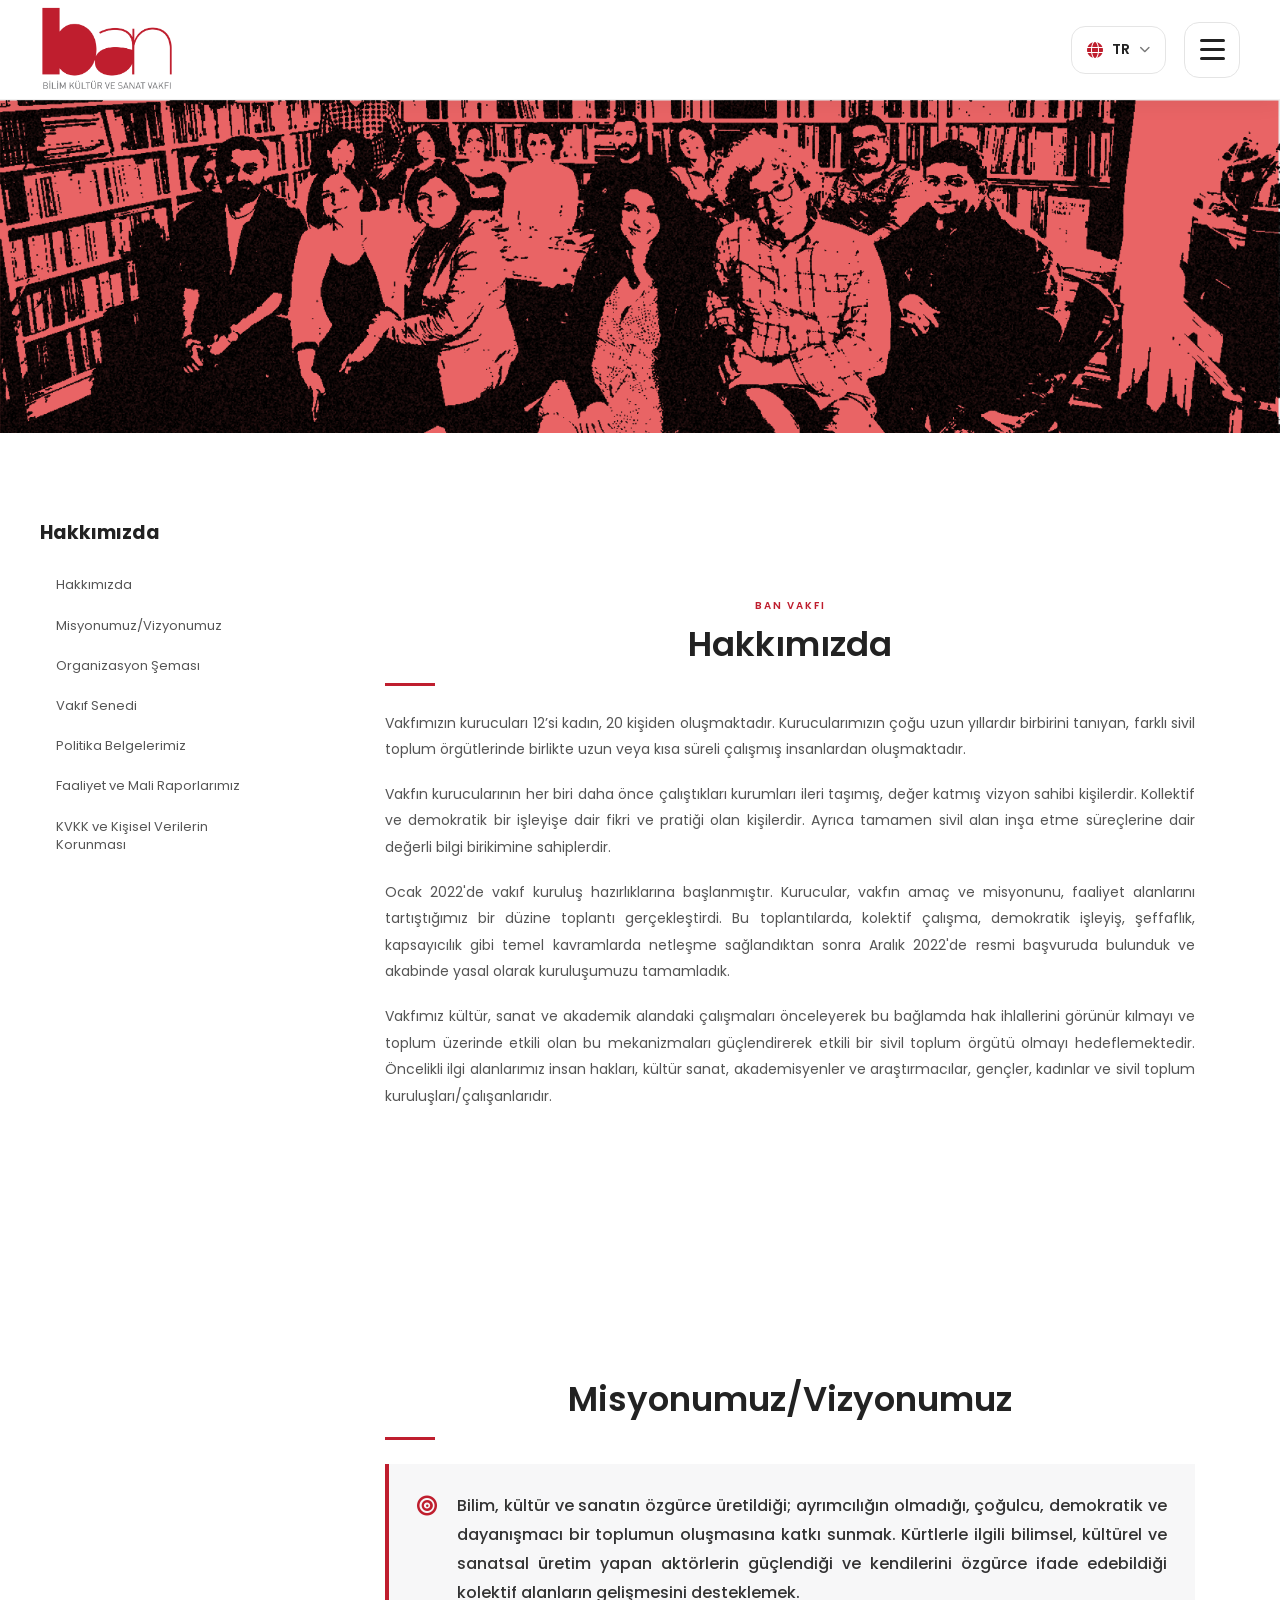
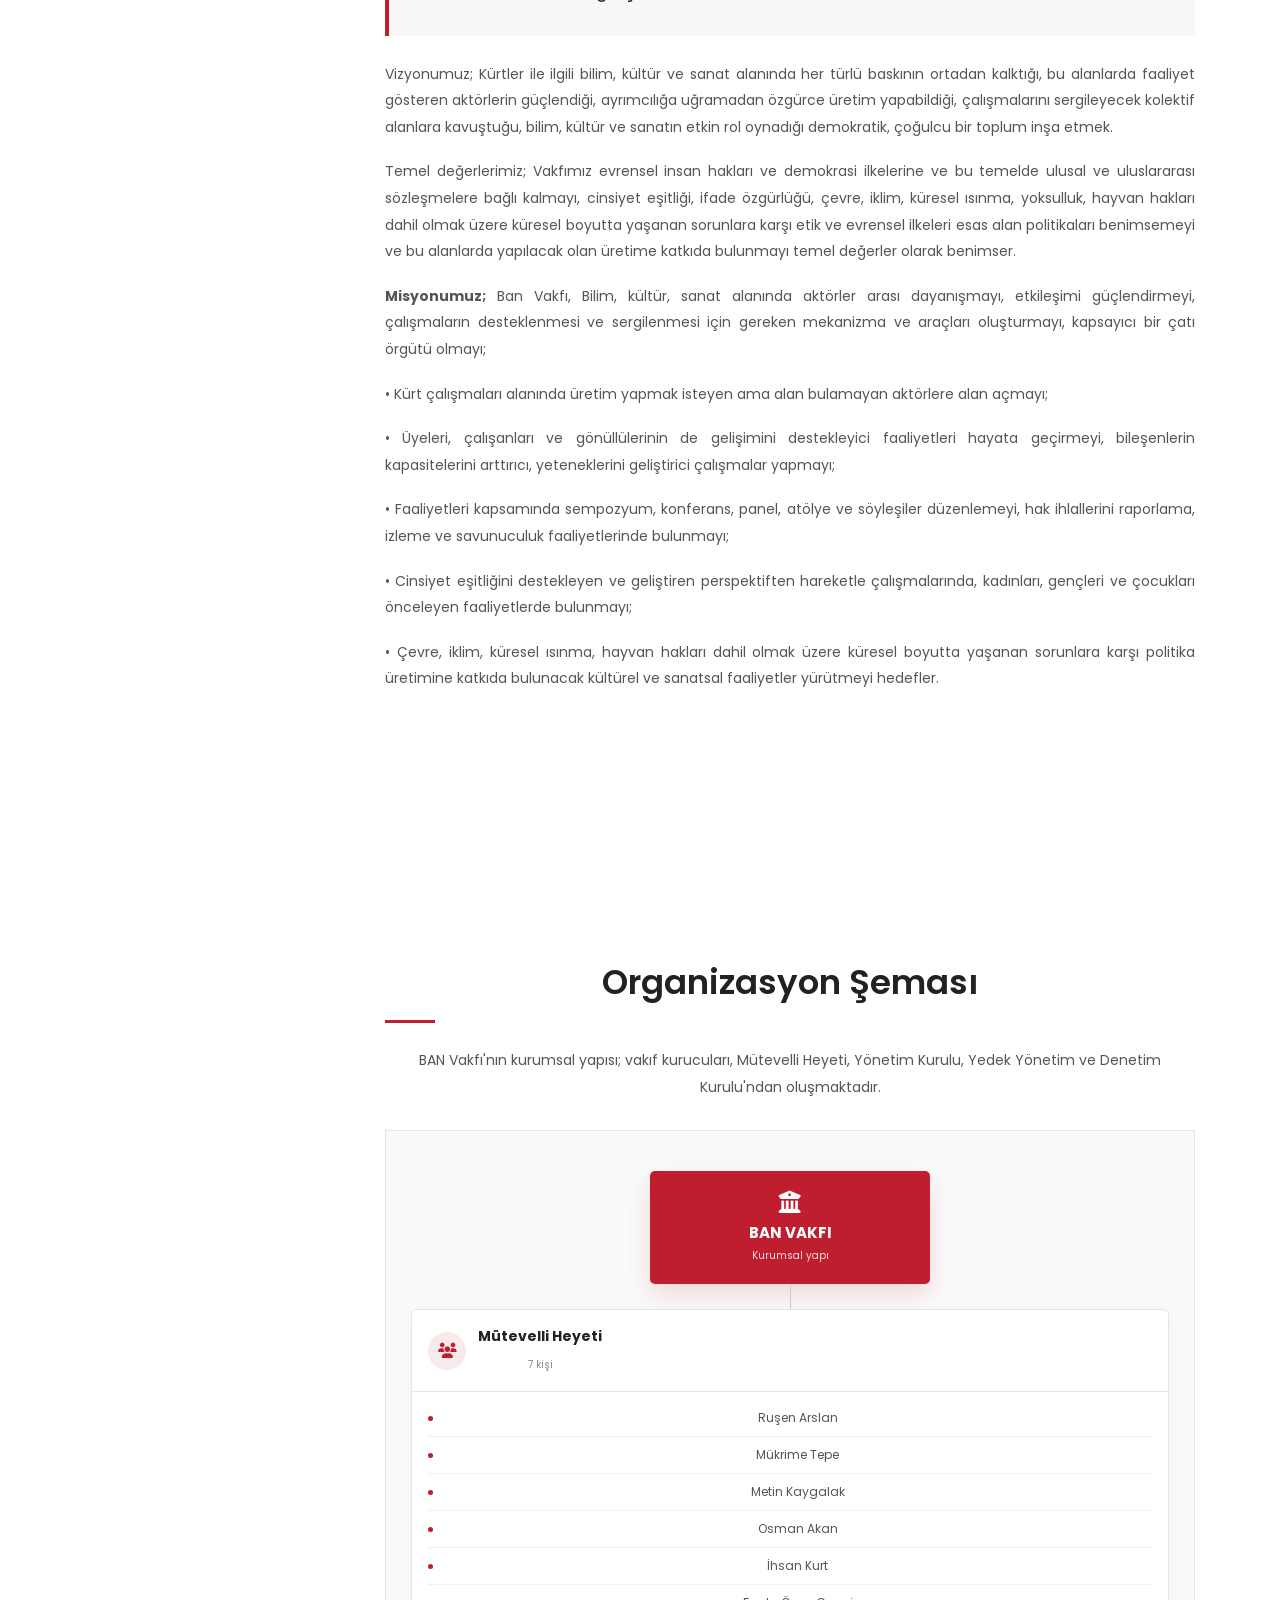
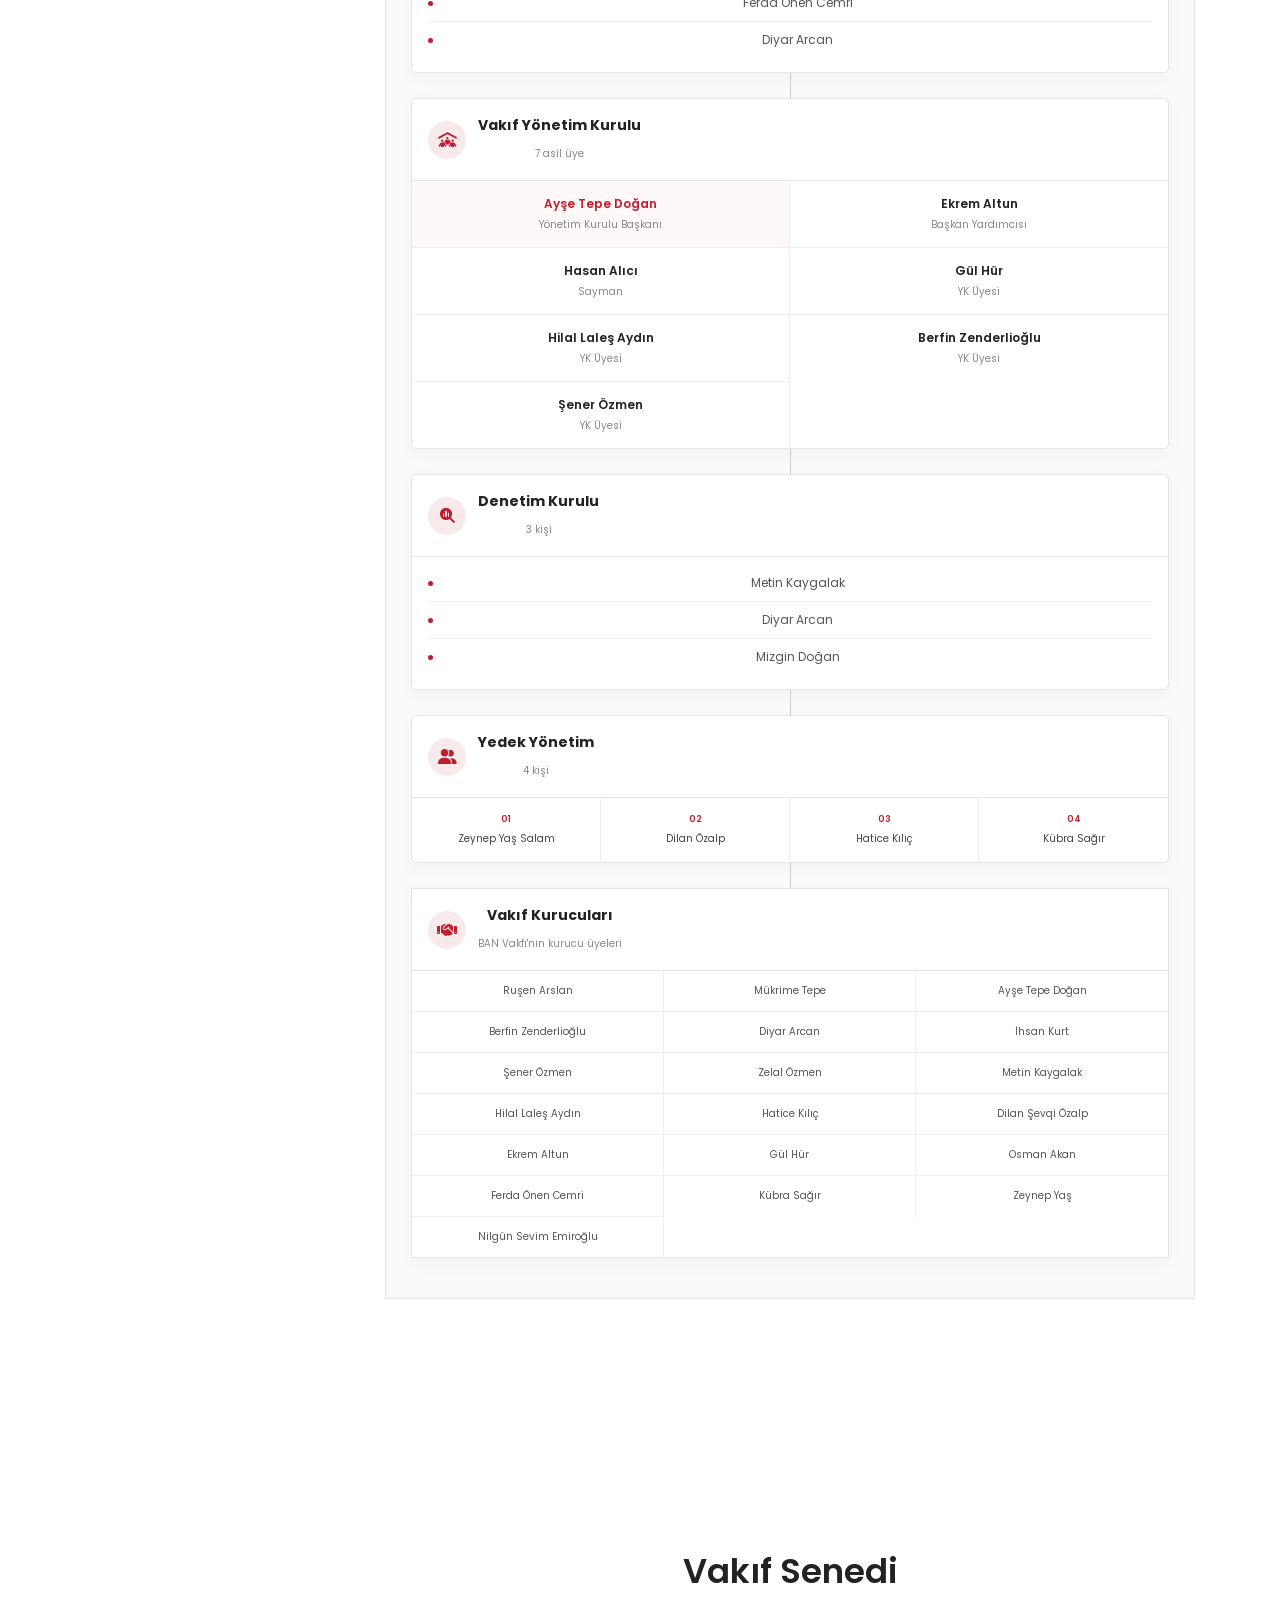
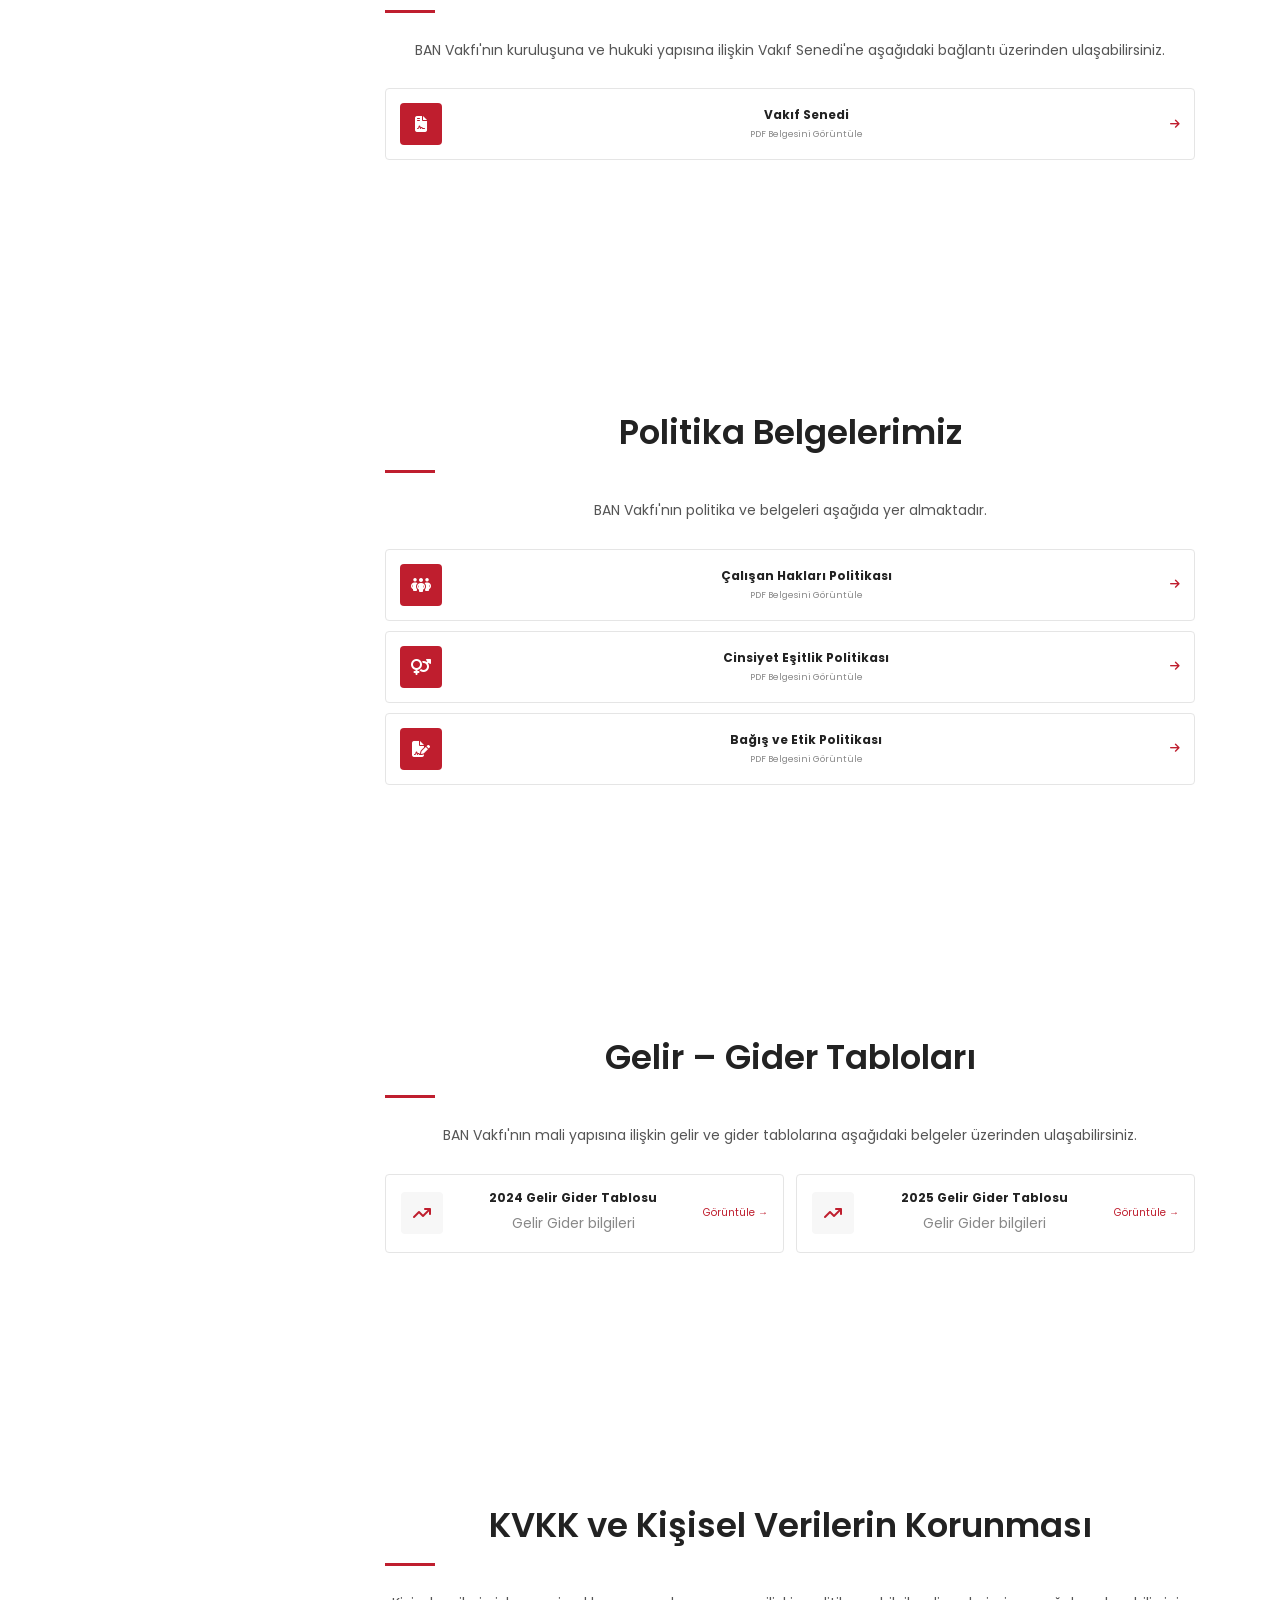
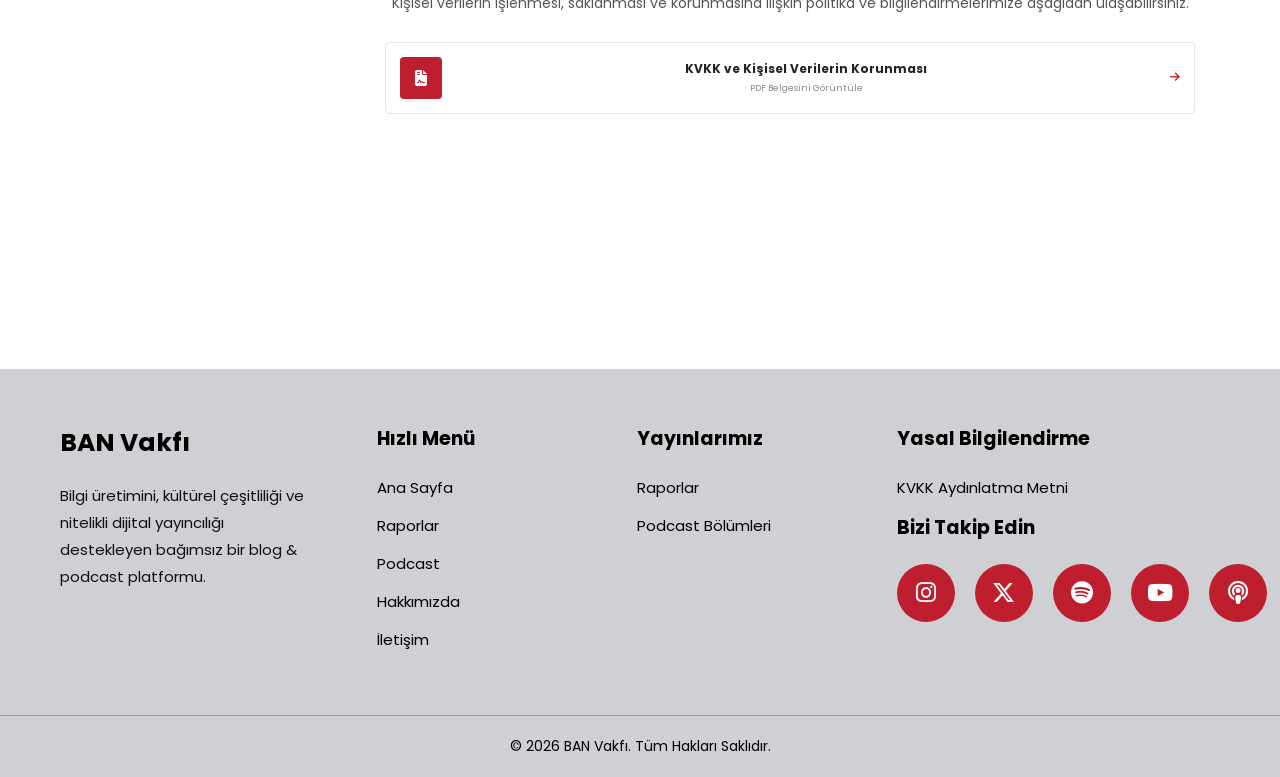
==== commit e7f5fd17: "Remove privacy policy link from hakkimizda.html Removed the privacy policy link from the footer." ====
--- a/hakkimizda.html
+++ b/hakkimizda.html
@@ -2608,18 +2608,7 @@
                 </li>
 
 
-                <li>
-
-                    <a
-                        href="ban dosylar/tr/BAN KVKK.pdf"
-                        target="_blank"
-                        rel="noopener noreferrer"
-                        data-lang="footer_privacy"
-                    >
-                        Gizlilik Politikası
-                    </a>
-
-                </li>
+               
 
             </ul>
 
@@ -2807,4 +2796,4 @@
 
 </body>
 
-</html>+</html>
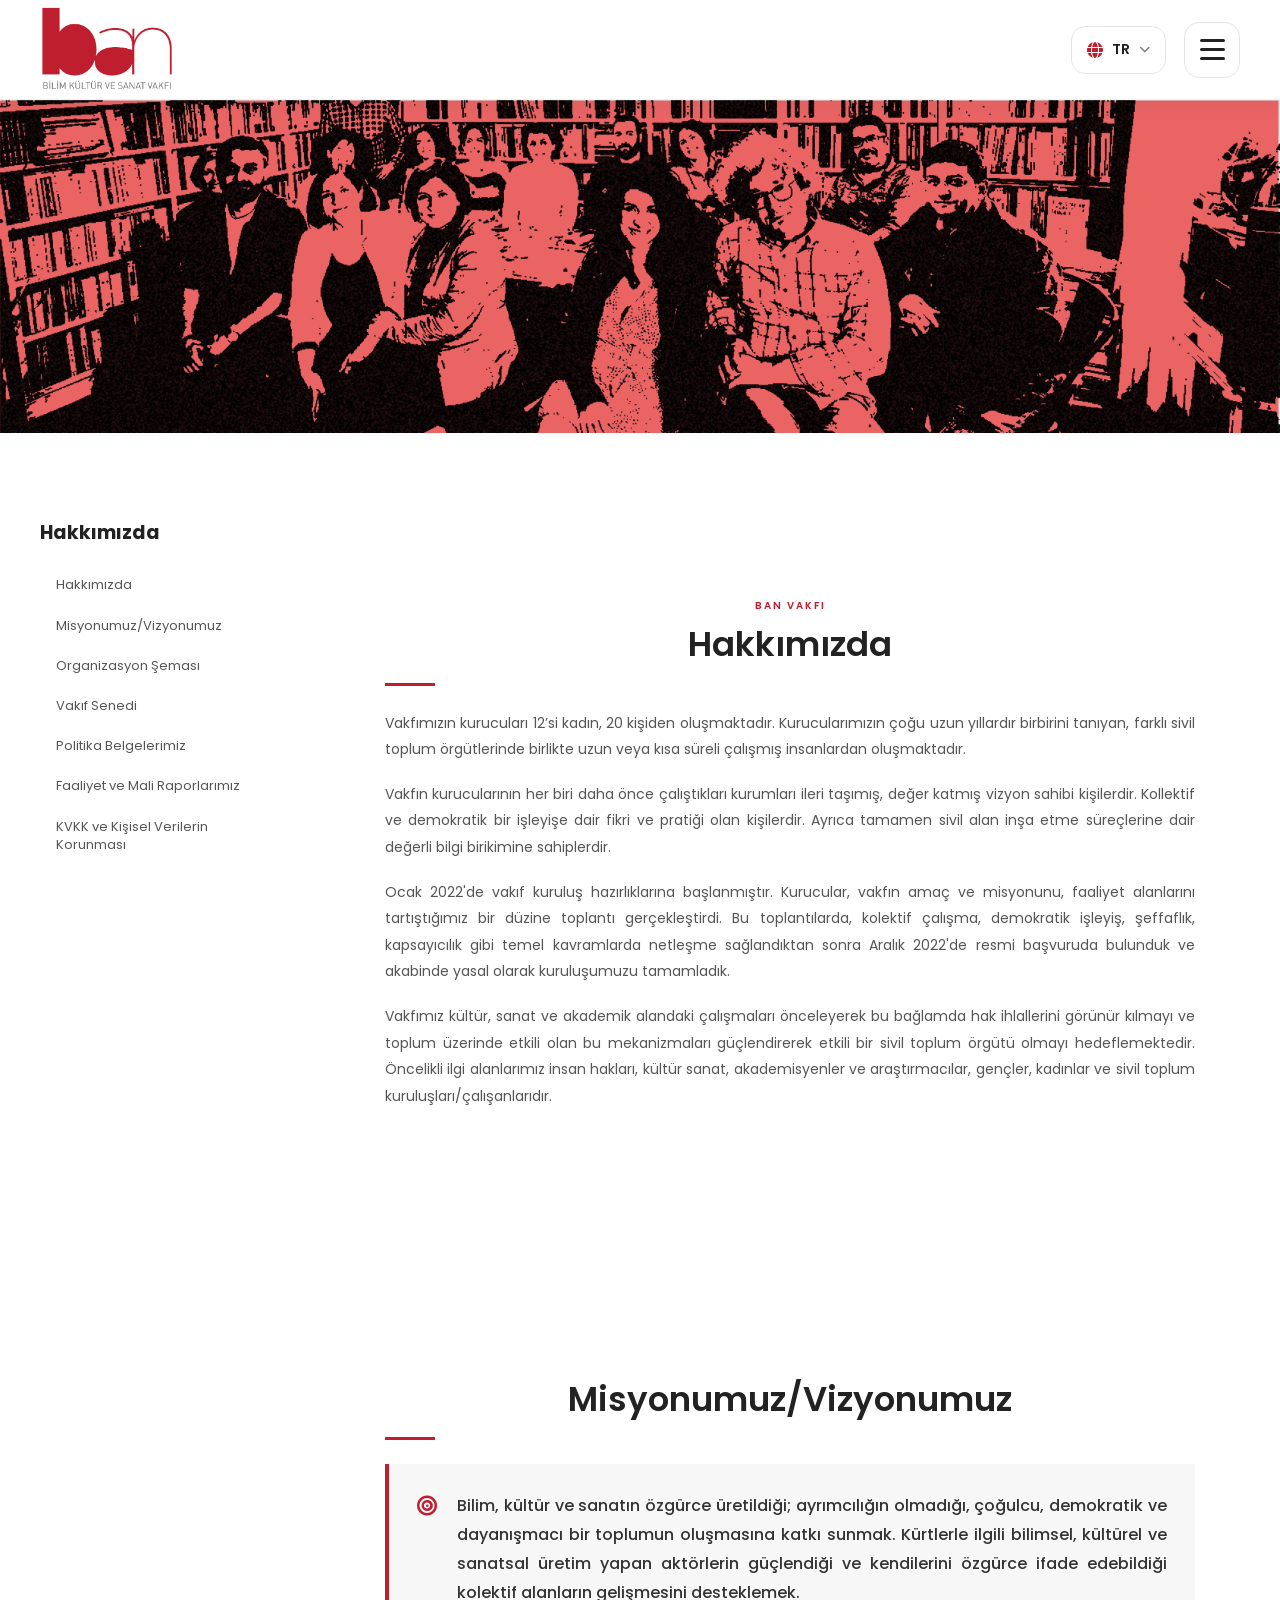
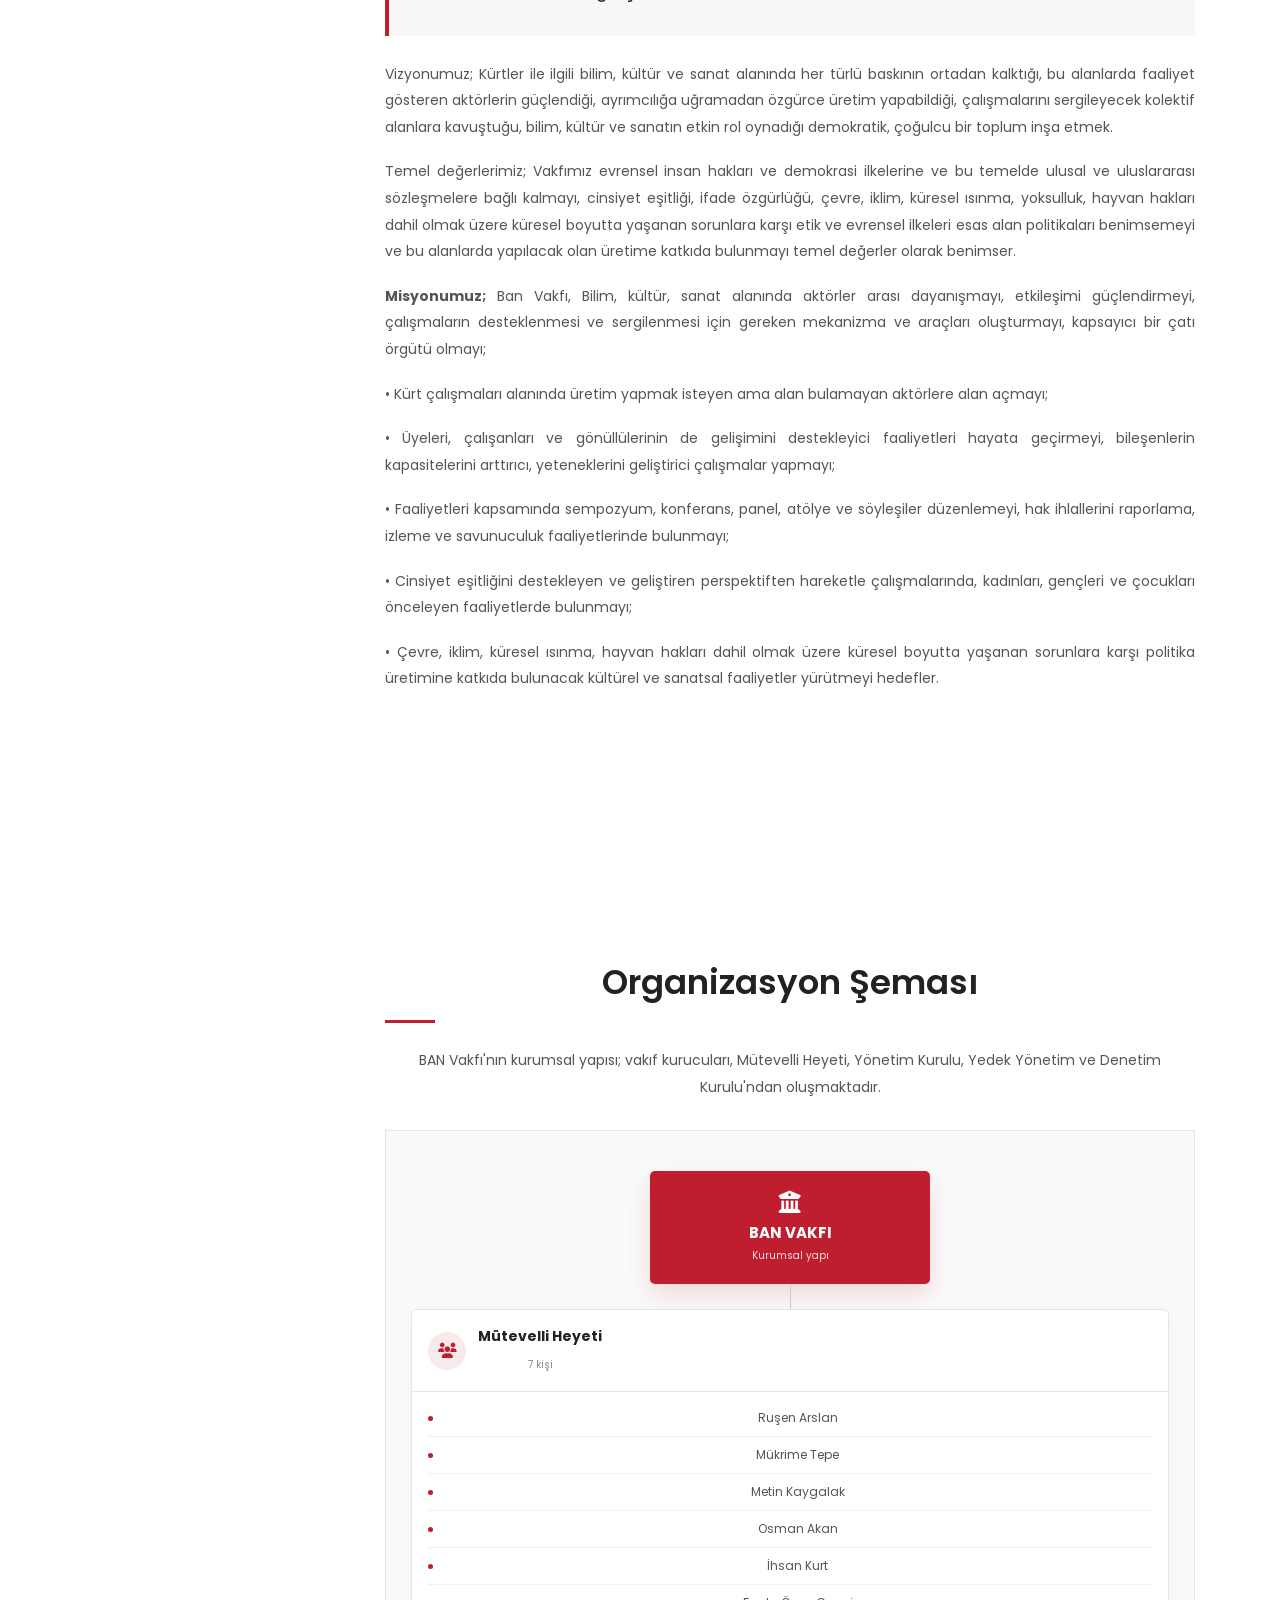
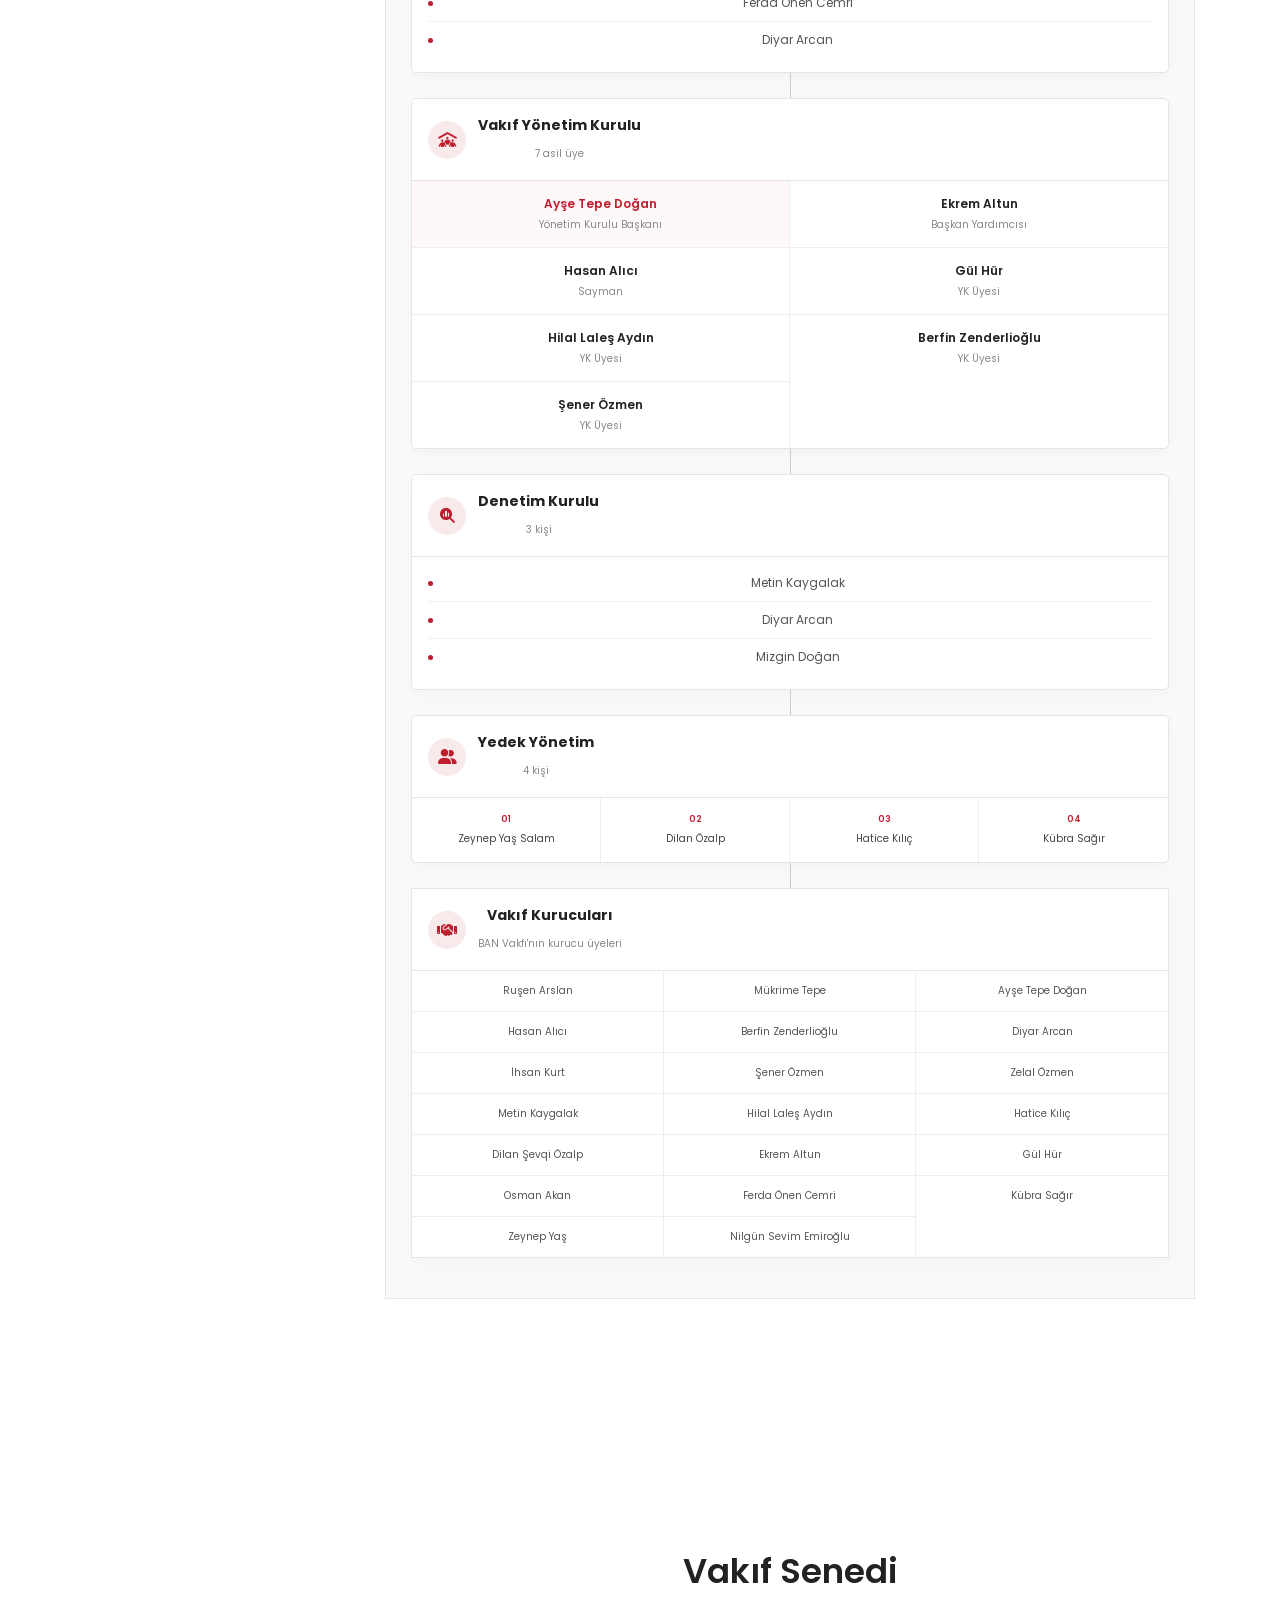
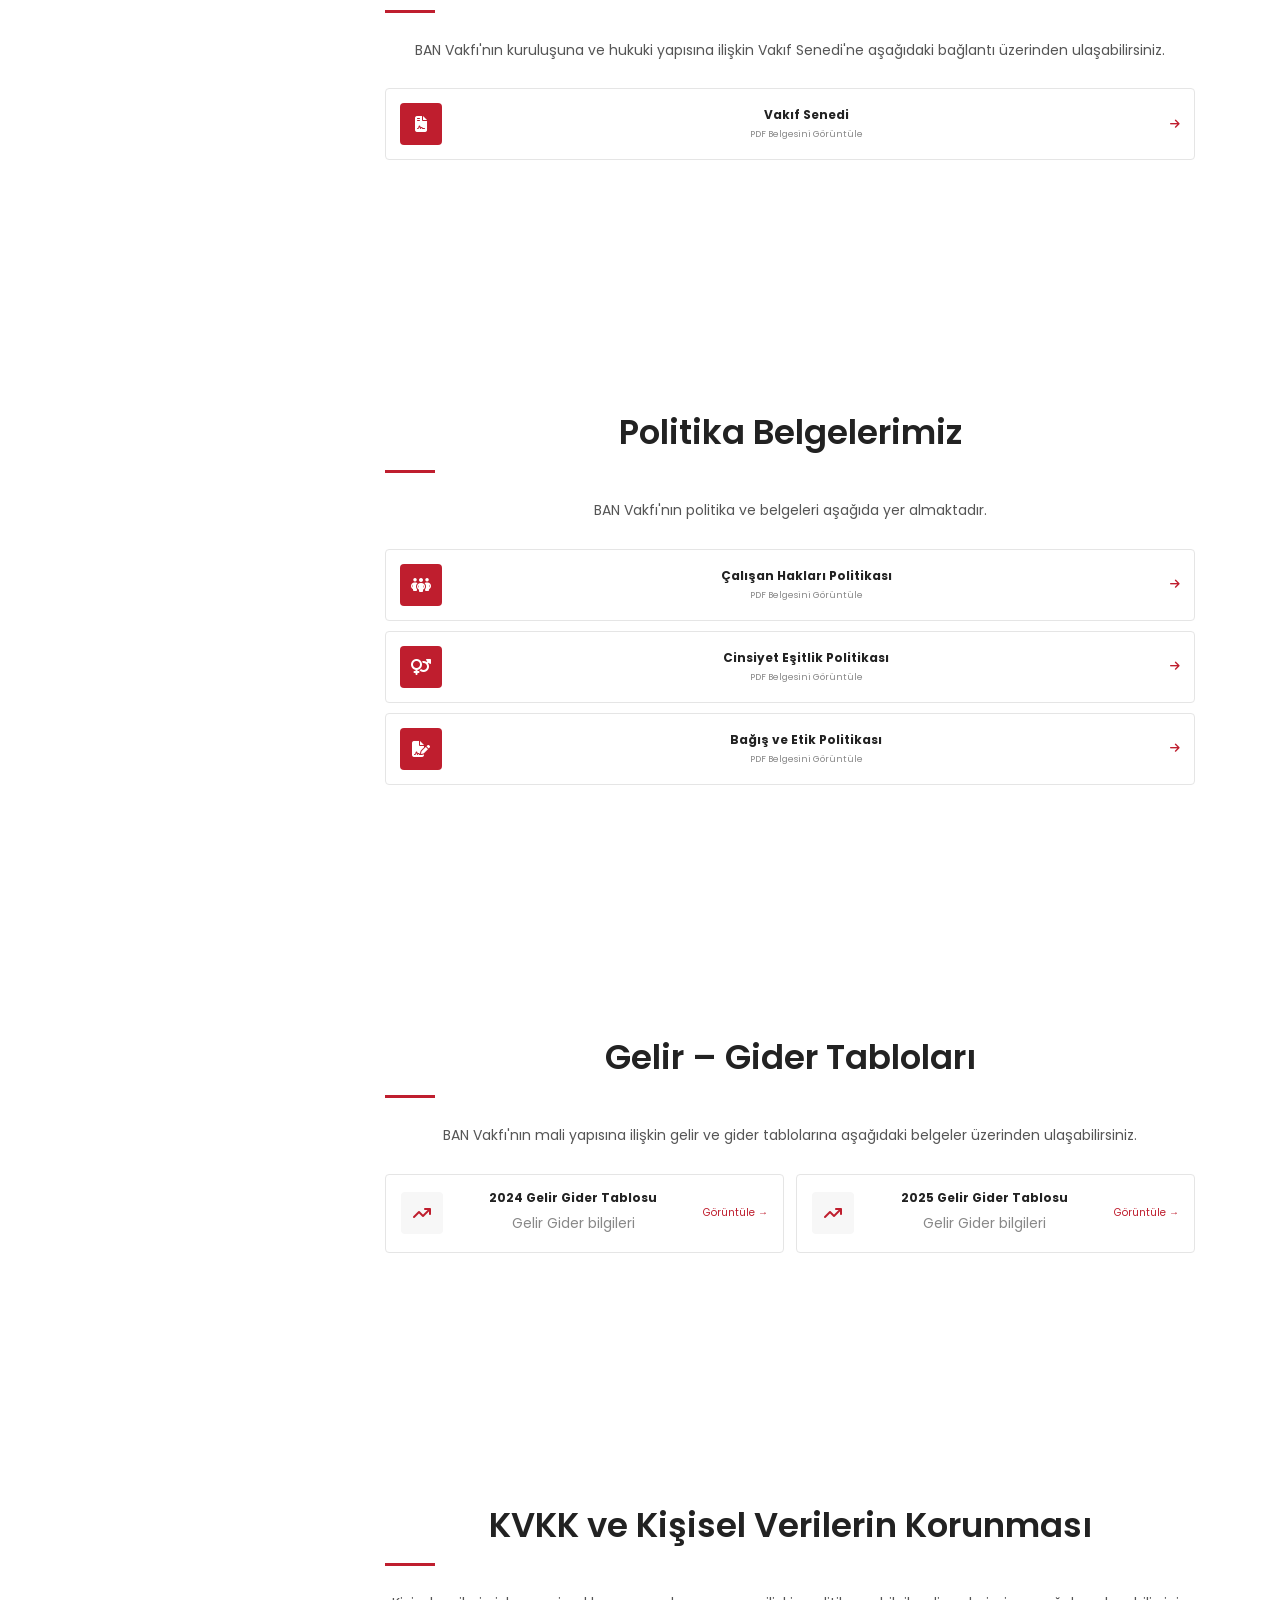
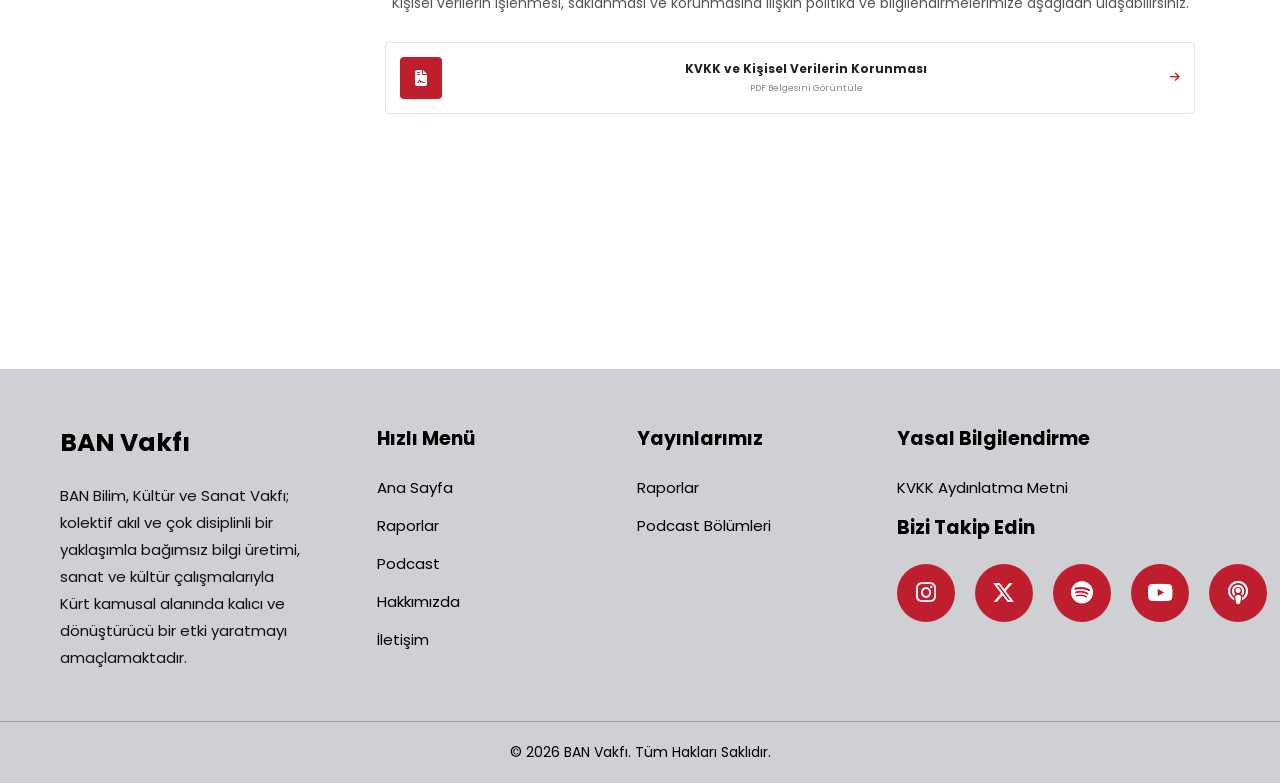
==== commit 4f99864c: "Slider görsellerive dil  güncellendi" ====
--- a/hakkimizda.html
+++ b/hakkimizda.html
@@ -1367,7 +1367,7 @@
         <!-- HAKKIMIZDA -->
 
         <a
-            href="#about"
+            href="index.html#about"
             class="menu-link"
         >
 
@@ -1393,7 +1393,7 @@
         <!-- PODCAST -->
 
         <a
-            href="#podcast"
+            href="index.html#podcast"
             class="menu-link"
         >
 
@@ -1419,7 +1419,7 @@
         <!-- PROJELER -->
 
         <a
-            href="#project"
+            href="index.html#project"
             class="menu-link"
         >
 
@@ -1471,7 +1471,7 @@
         <!-- İLETİŞİM -->
 
         <a
-            href="#contact"
+            href="index.html#contact"
             class="menu-link"
         >
 
@@ -1517,7 +1517,7 @@
 
     <div class="slider">
         
-        <img src="slider_image/01.png" class="slide active">
+        <img src="slider_image/01 kopya.webp" class="slide active">
         
     </div>
 
@@ -2103,6 +2103,7 @@
                                 <div>Ruşen Arslan</div>
                                 <div>Mükrime Tepe</div>
                                 <div>Ayşe Tepe Doğan</div>
+                                <div>Hasan Alıcı</div>
                                 <div>Berfin Zenderlioğlu</div>
                                 <div>Diyar Arcan</div>
                                 <div>İhsan Kurt</div>
